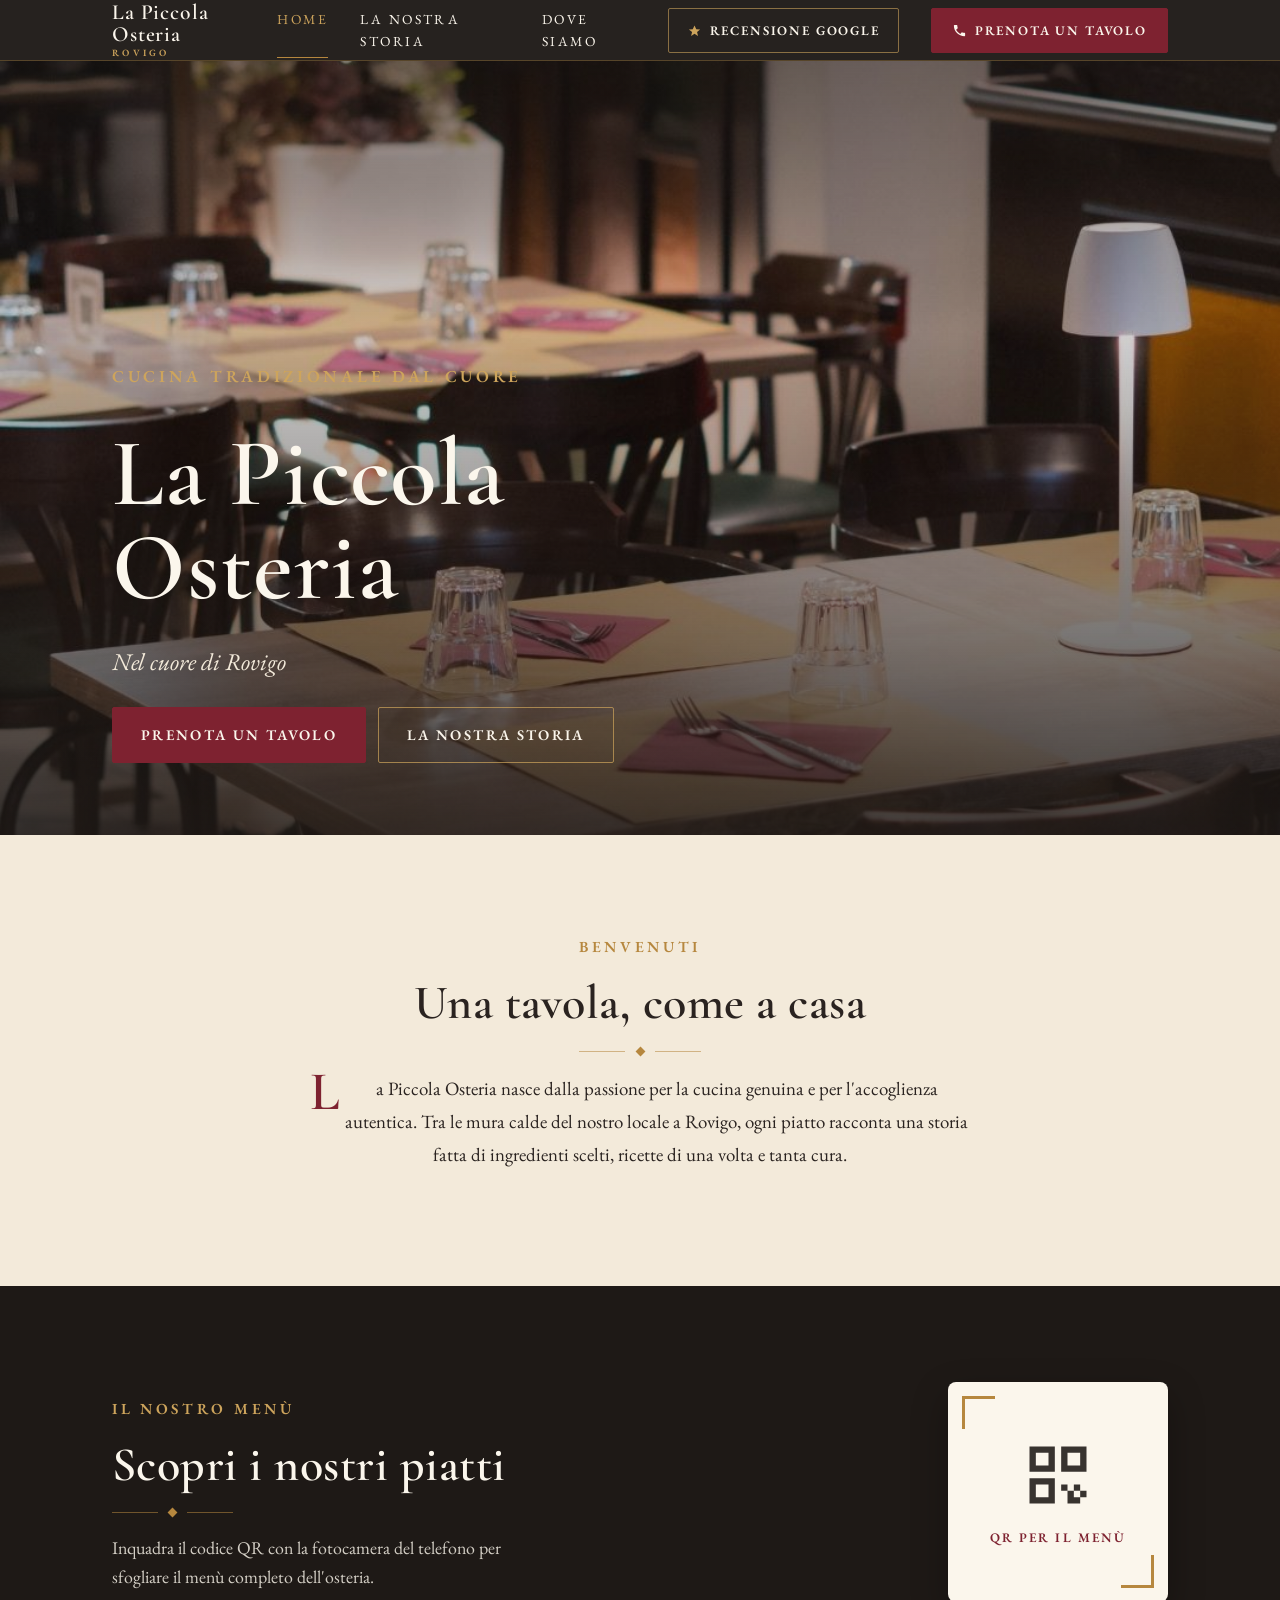
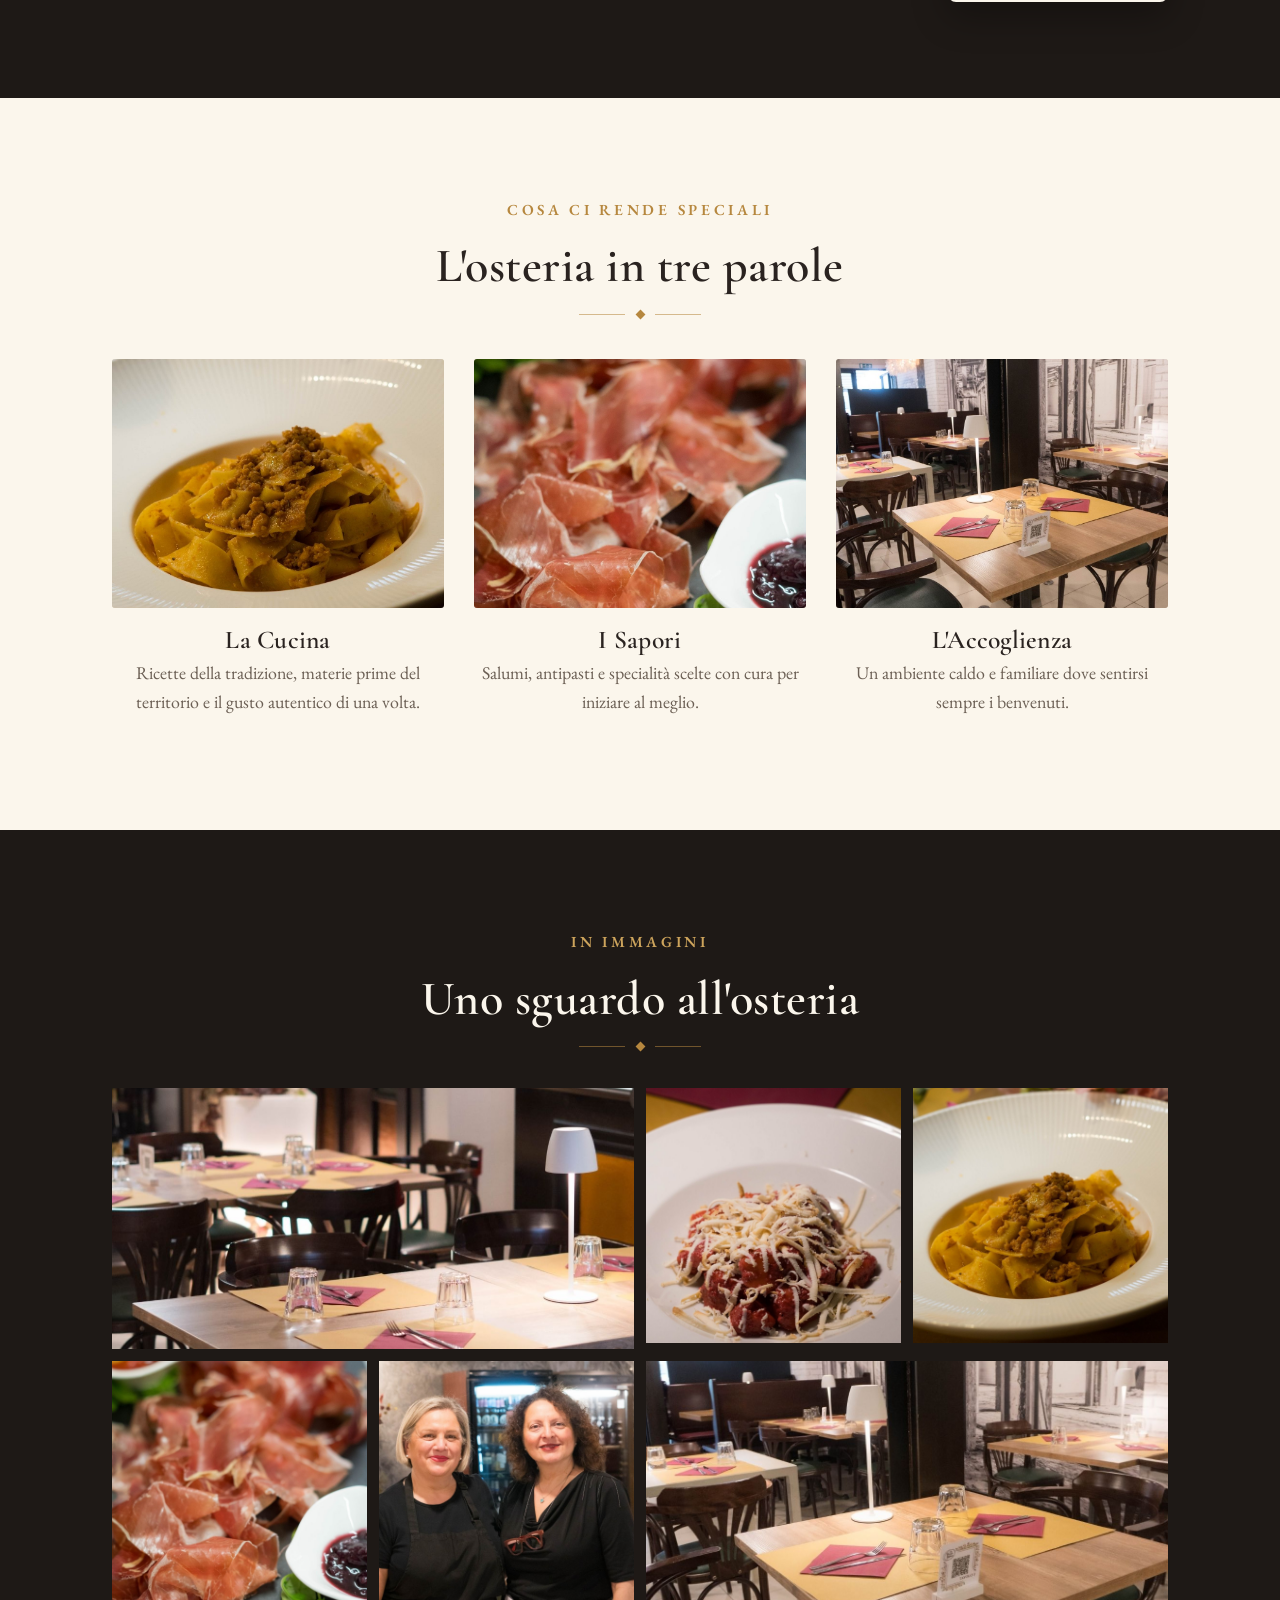
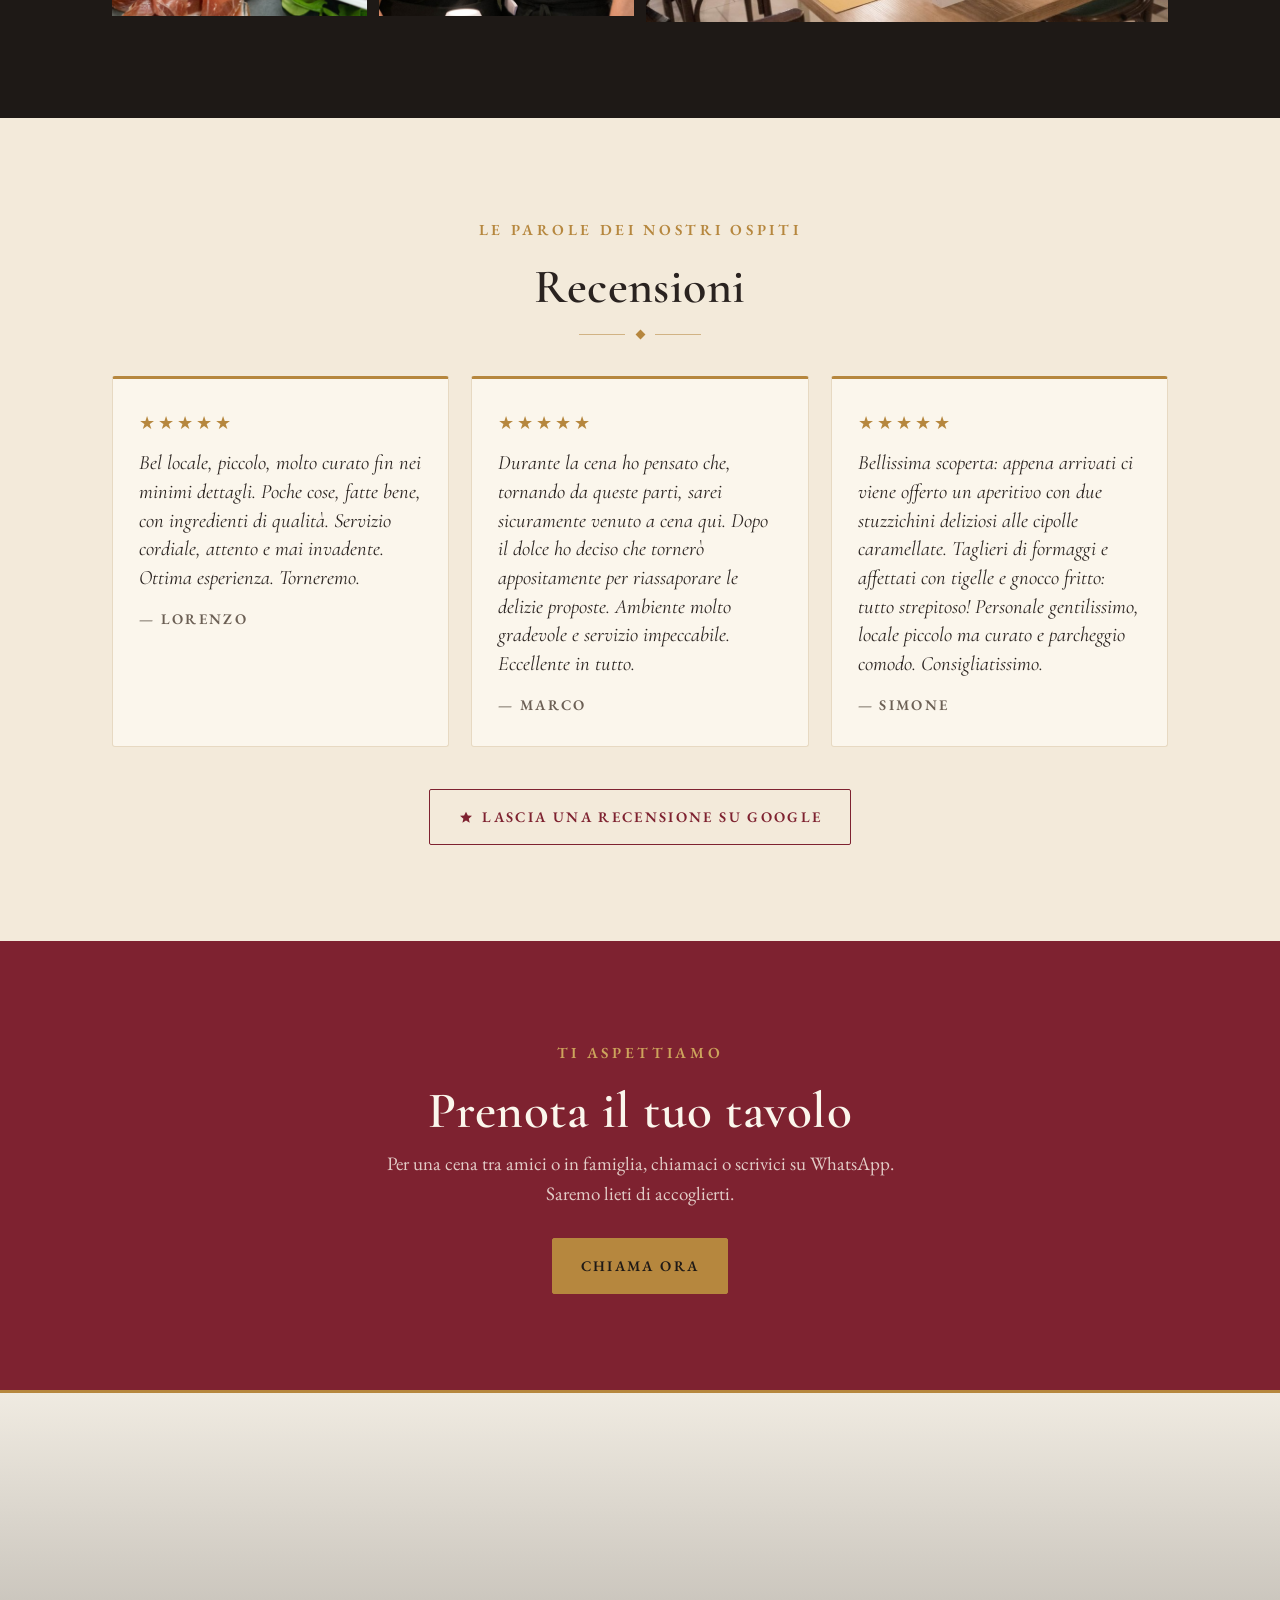
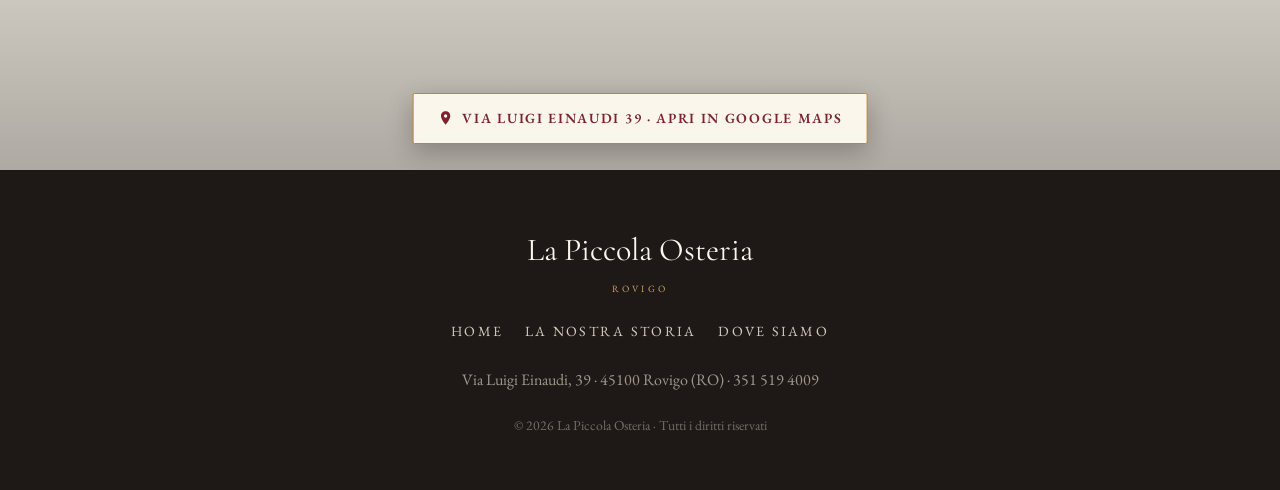
==== index.html @ ad0e4ad4 "INITIAL CODE UPLOAD" ====
<!DOCTYPE html>
<html lang="it">
<head>
<meta charset="UTF-8">
<meta name="viewport" content="width=device-width, initial-scale=1.0">
<title>La Piccola Osteria — Rovigo</title>
<meta name="description" content="La Piccola Osteria a Rovigo — cucina tradizionale in un'atmosfera calda e accogliente. Prenota il tuo tavolo.">
<link rel="icon" href="favicon.svg" type="image/svg+xml">
<meta property="og:type" content="restaurant">
<meta property="og:title" content="La Piccola Osteria — Rovigo">
<meta property="og:description" content="Cucina tradizionale in un'atmosfera calda e accogliente, nel cuore di Rovigo. Prenota il tuo tavolo.">
<meta property="og:image" content="images/sala.jpg">
<meta name="theme-color" content="#1E1916">
<link rel="stylesheet" href="styles.css">
</head>
<body>

<!-- ============ NAVBAR ============ -->
<header class="topbar">
  <div class="wrap">
    <a href="index.html" class="brand">La Piccola Osteria<small>Rovigo</small></a>
    <div class="nav-right">
    <nav class="nav-links">
      <a href="index.html" aria-current="page">Home</a>
      <a href="storia.html">La Nostra Storia</a>
      <a href="contatti.html">Dove Siamo</a>
    </nav>
    <a href="https://search.google.com/local/writereview?placeid=ChIJx1IvjLr5fkcRIJbWQx-Od5Y" target="_blank" rel="noopener" class="nav-recensione"><svg viewBox="0 0 24 24" fill="currentColor"><path d="M12 17.3l-5.4 3.3 1.5-6.1L3 10.3l6.2-.5L12 4l2.8 5.8 6.2.5-4.9 4.2 1.5 6.1z"/></svg>Recensione Google</a>
    <a href="tel:+393515194009" class="nav-prenota"><svg viewBox="0 0 24 24" fill="currentColor"><path d="M6.6 10.8c1.4 2.8 3.8 5.1 6.6 6.6l2.2-2.2c.3-.3.7-.4 1-.2 1.1.4 2.3.6 3.6.6.6 0 1 .4 1 1V20c0 .6-.4 1-1 1C10.6 21 3 13.4 3 4c0-.6.4-1 1-1h3.5c.6 0 1 .4 1 1 0 1.2.2 2.4.6 3.6.1.4 0 .8-.3 1l-2.2 2.2z"/></svg>Prenota un tavolo</a>
    </div>
    <button class="nav-toggle" aria-label="Apri il menu" onclick="document.getElementById('mm').classList.toggle('open')"><span>☰</span></button>
  </div>
  <nav class="mobile-menu" id="mm">
    <a href="index.html" aria-current="page">Home</a>
    <a href="storia.html">La Nostra Storia</a>
    <a href="contatti.html">Dove Siamo</a>
    <a href="https://search.google.com/local/writereview?placeid=ChIJx1IvjLr5fkcRIJbWQx-Od5Y" target="_blank" rel="noopener">Lascia una recensione su Google</a>
  </nav>
</header>

<!-- ============ HERO ============ -->
<section class="hero">
  <div class="hero-slideshow">
    <div class="slide" style="background-image: url('images/sala.jpg');"></div>
    <div class="slide" style="background-image: url('images/pappardelle.jpg');"></div>
    <div class="slide" style="background-image: url('images/sala-murale.jpg');"></div>
    <div class="slide" style="background-image: url('images/affettati.jpg');"></div>
  </div>
  <div class="hero-inner">
    <span class="eyebrow su-scuro">Cucina tradizionale dal cuore</span>
    <h1>La Piccola<br>Osteria</h1>
    <p class="luogo">Nel cuore di Rovigo</p>
    <div class="azioni">
      <a href="tel:+393515194009" class="btn btn-primario">Prenota un tavolo</a>
      <a href="storia.html" class="btn btn-contorno">La nostra storia</a>
    </div>
  </div>
</section>

<!-- ============ PRESENTAZIONE ============ -->
<section class="fondo-beige">
  <div class="wrap center">
    <span class="eyebrow">Benvenuti</span>
    <h2 class="sezione-titolo">Una tavola, come a casa</h2>
    <div class="fregio"><span class="rombo"></span></div>
    <div class="intro-testo" style="max-width: 660px; margin: 0 auto;">
      <p class="prima">La Piccola Osteria nasce dalla passione per la cucina genuina e per l'accoglienza autentica. Tra le mura calde del nostro locale a Rovigo, ogni piatto racconta una storia fatta di ingredienti scelti, ricette di una volta e tanta cura.</p>
    </div>
  </div>
</section>

<!-- ============ FASCIA QR MENÙ ============ -->
<section class="fondo-nero">
  <div class="wrap qr-fascia">
    <div class="qr-testo">
      <span class="eyebrow su-scuro">Il nostro menù</span>
      <h2 class="sezione-titolo">Scopri i nostri piatti</h2>
      <div class="fregio"><span class="rombo"></span></div>
      <p>Inquadra il codice QR con la fotocamera del telefono per sfogliare il menù completo dell'osteria.</p>
    </div>
    <div class="qr-box">
      <svg class="qr-glyph" viewBox="0 0 24 24" fill="currentColor"><path d="M3 3h8v8H3V3zm2 2v4h4V5H5zm8-2h8v8h-8V3zm2 2v4h4V5h-4zM3 13h8v8H3v-8zm2 2v4h4v-4H5zm8 0h2v2h-2v-2zm2 2h2v2h-2v-2zm2-2h2v2h-2v-2zm2 2h2v2h-2v-2zm-2 2h2v2h-2v-2zm-2 0h2v2h-2v-2z"/></svg>
      <span class="qr-cap">QR per il menù</span>
    </div>
  </div>
</section>

<!-- ============ SPECIALITÀ / HIGHLIGHTS ============ -->
<section>
  <div class="wrap">
    <div class="center">
      <span class="eyebrow">Cosa ci rende speciali</span>
      <h2 class="sezione-titolo">L'osteria in tre parole</h2>
      <div class="fregio"><span class="rombo"></span></div>
    </div>
    <div class="griglia-3" style="margin-top: 2.6rem;">
      <article class="scheda reveal">
        <div class="ph ha-foto"><img src="images/pappardelle.jpg" alt="Pappardelle al ragù"></div>
        <h3>La Cucina</h3>
        <p>Ricette della tradizione, materie prime del territorio e il gusto autentico di una volta.</p>
      </article>
      <article class="scheda reveal">
        <div class="ph ha-foto"><img src="images/affettati.jpg" alt="Tagliere di affettati"></div>
        <h3>I Sapori</h3>
        <p>Salumi, antipasti e specialità scelte con cura per iniziare al meglio.</p>
      </article>
      <article class="scheda reveal">
        <div class="ph ha-foto"><img src="images/sala-murale.jpg" alt="L'ambiente accogliente dell'osteria"></div>
        <h3>L'Accoglienza</h3>
        <p>Un ambiente caldo e familiare dove sentirsi sempre i benvenuti.</p>
      </article>
    </div>
  </div>
</section>

<!-- ============ GALLERIA TEASER ============ -->
<section class="fondo-nero">
  <div class="wrap">
    <div class="center">
      <span class="eyebrow su-scuro">In immagini</span>
      <h2 class="sezione-titolo">Uno sguardo all'osteria</h2>
      <div class="fregio"><span class="rombo"></span></div>
    </div>
    <div class="galleria" style="margin-top: 2.4rem;">
      <div class="ph scuro ha-foto larga"><img src="images/sala.jpg" alt="La sala"></div>
      <div class="ph scuro ha-foto"><img src="images/gnocchi.jpg" alt="Gnocchi"></div>
      <div class="ph scuro ha-foto"><img src="images/pappardelle.jpg" alt="Pappardelle al ragù"></div>
      <div class="ph scuro ha-foto"><img src="images/affettati.jpg" alt="Tagliere di affettati"></div>
      <div class="ph scuro ha-foto"><img src="images/titolari.jpg" alt="Le titolari"></div>
      <div class="ph scuro ha-foto larga"><img src="images/sala-murale.jpg" alt="La sala con il murale"></div>
    </div>
  </div>
</section>

<!-- ============ RECENSIONI ============ -->
<section class="fondo-beige">
  <div class="wrap">
    <div class="center">
      <span class="eyebrow">Le parole dei nostri ospiti</span>
      <h2 class="sezione-titolo">Recensioni</h2>
      <div class="fregio"><span class="rombo"></span></div>
    </div>
    <div class="griglia-recensioni" style="margin-top: 2.4rem;">
      <div class="recensione reveal">
        <div class="stelle">★★★★★</div>
        <blockquote>Bel locale, piccolo, molto curato fin nei minimi dettagli. Poche cose, fatte bene, con ingredienti di qualità. Servizio cordiale, attento e mai invadente. Ottima esperienza. Torneremo.</blockquote>
        <div class="autore">— Lorenzo</div>
      </div>
      <div class="recensione reveal">
        <div class="stelle">★★★★★</div>
        <blockquote>Durante la cena ho pensato che, tornando da queste parti, sarei sicuramente venuto a cena qui. Dopo il dolce ho deciso che tornerò appositamente per riassaporare le delizie proposte. Ambiente molto gradevole e servizio impeccabile. Eccellente in tutto.</blockquote>
        <div class="autore">— Marco</div>
      </div>
      <div class="recensione reveal">
        <div class="stelle">★★★★★</div>
        <blockquote>Bellissima scoperta: appena arrivati ci viene offerto un aperitivo con due stuzzichini deliziosi alle cipolle caramellate. Taglieri di formaggi e affettati con tigelle e gnocco fritto: tutto strepitoso! Personale gentilissimo, locale piccolo ma curato e parcheggio comodo. Consigliatissimo.</blockquote>
        <div class="autore">— Simone</div>
      </div>
    </div>
    <div class="center" style="margin-top: 2.6rem;">
      <a href="https://search.google.com/local/writereview?placeid=ChIJx1IvjLr5fkcRIJbWQx-Od5Y" target="_blank" rel="noopener" class="btn btn-contorno-scuro"><svg viewBox="0 0 24 24" fill="currentColor" style="width:16px;height:16px;"><path d="M12 17.3l-5.4 3.3 1.5-6.1L3 10.3l6.2-.5L12 4l2.8 5.8 6.2.5-4.9 4.2 1.5 6.1z"/></svg>Lascia una recensione su Google</a>
    </div>
  </div>
</section>

<!-- ============ CTA PRENOTAZIONE ============ -->
<section class="fondo-rosso banda-cta">
  <div class="wrap">
    <span class="eyebrow su-scuro">Ti aspettiamo</span>
    <h2>Prenota il tuo tavolo</h2>
    <p class="testo-tenue" style="max-width: 520px; margin: 0 auto;">Per una cena tra amici o in famiglia, chiamaci o scrivici su WhatsApp. Saremo lieti di accoglierti.</p>
    <div class="azioni">
      <a href="tel:+393515194009" class="btn btn-oro">Chiama ora</a>
    </div>
  </div>
</section>

<!-- ============ FASCIA MAPPA CLICCABILE ============ -->
<a class="mappa-fascia" href="https://maps.app.goo.gl/ofAdSpbQzZajqd6y9" target="_blank" rel="noopener" aria-label="Apri La Piccola Osteria in Google Maps">
  <iframe
    loading="lazy"
    referrerpolicy="no-referrer-when-downgrade"
    src="https://maps.google.com/maps?q=Via%20Luigi%20Einaudi%2039%2C%2045100%20Rovigo%20RO&t=&z=15&ie=UTF8&iwloc=&output=embed"
    title="Mappa — La Piccola Osteria, Via Luigi Einaudi 39, Rovigo"></iframe>
  <span class="mappa-badge"><svg viewBox="0 0 24 24" fill="currentColor"><path d="M12 2C8.1 2 5 5.1 5 9c0 5.2 7 13 7 13s7-7.8 7-13c0-3.9-3.1-7-7-7zm0 9.5A2.5 2.5 0 1 1 12 6.5a2.5 2.5 0 0 1 0 5z"/></svg>Via Luigi Einaudi 39 · Apri in Google Maps</span>
</a>

<!-- ============ FOOTER ============ -->
<footer class="footer">
  <div class="wrap">
    <div class="brand-f">La Piccola Osteria<small>Rovigo</small></div>
    <nav class="f-link">
      <a href="index.html">Home</a>
      <a href="storia.html">La Nostra Storia</a>
      <a href="contatti.html">Dove Siamo</a>
    </nav>
    <p class="f-info">Via Luigi Einaudi, 39 · 45100 Rovigo (RO) · 351 519 4009</p>
    <p class="f-copy">© 2026 La Piccola Osteria · Tutti i diritti riservati</p>
  </div>
</footer>

<!-- ============ BARRA PRENOTAZIONE FISSA (mobile) ============ -->
<div class="barra-prenota">
  <a href="tel:+393515194009" class="chiama">
    <svg viewBox="0 0 24 24" fill="currentColor"><path d="M6.6 10.8c1.4 2.8 3.8 5.1 6.6 6.6l2.2-2.2c.3-.3.7-.4 1-.2 1.1.4 2.3.6 3.6.6.6 0 1 .4 1 1V20c0 .6-.4 1-1 1C10.6 21 3 13.4 3 4c0-.6.4-1 1-1h3.5c.6 0 1 .4 1 1 0 1.2.2 2.4.6 3.6.1.4 0 .8-.3 1l-2.2 2.2z"/></svg>
    Chiama
  </a>
</div>

<script>
  // Reveal on scroll
  const io = new IntersectionObserver((entries) => {
    entries.forEach(e => { if (e.isIntersecting) { e.target.classList.add('in'); io.unobserve(e.target); } });
  }, { threshold: 0.15 });
  document.querySelectorAll('.reveal').forEach(el => io.observe(el));
</script>

</body>
</html>
---- styles.css ----
/* ============================================================
   LA PICCOLA OSTERIA — Rovigo
   Foglio di stile condiviso
   Palette: rosso vino (primario) · oro/beige · nero caldo
   ============================================================ */

@import url('https://fonts.googleapis.com/css2?family=Cormorant+Garamond:ital,wght@0,400;0,500;0,600;0,700;1,400;1,500&family=EB+Garamond:ital,wght@0,400;0,500;0,600;1,400&display=swap');

:root {
  /* Colori */
  --rosso:        #7E2230;   /* rosso vino profondo — primario */
  --rosso-scuro:  #5E1822;
  --rosso-chiaro: #9A3140;
  --oro:          #B6873E;   /* oro caldo */
  --oro-chiaro:   #CDA45C;
  --beige:        #F3EADA;   /* fondo caldo chiaro */
  --beige-scuro:  #E7D9C2;
  --crema:        #FBF6EC;
  --nero:         #1E1916;   /* nero caldo */
  --nero-morbido: #2A231E;
  --testo:        #2A2320;
  --testo-tenue:  #6B5F54;

  /* Tipografia */
  --display: 'Cormorant Garamond', Georgia, serif;
  --testo-font: 'EB Garamond', Georgia, serif;

  /* Misure */
  --max: 1100px;
  --bar-h: 68px;          /* altezza barra prenotazione mobile */
}

* { box-sizing: border-box; }

html { scroll-behavior: smooth; }

body {
  margin: 0;
  font-family: var(--testo-font);
  color: var(--testo);
  background: var(--crema);
  font-size: 18px;
  line-height: 1.6;
  -webkit-font-smoothing: antialiased;
  text-rendering: optimizeLegibility;
  padding-bottom: var(--bar-h);   /* spazio per barra fissa mobile */
}

img { max-width: 100%; display: block; }

a { color: inherit; }

h1, h2, h3 {
  font-family: var(--display);
  font-weight: 600;
  line-height: 1.1;
  margin: 0;
  letter-spacing: 0.01em;
}

p { margin: 0 0 1em; text-wrap: pretty; }

/* ---------- Etichette in maiuscoletto ---------- */
.eyebrow {
  font-family: var(--testo-font);
  text-transform: uppercase;
  letter-spacing: 0.24em;
  font-size: 0.96rem;
  font-weight: 600;
  color: var(--oro);
  margin: 0 0 1.1rem;
  display: inline-block;
}
.eyebrow.su-scuro { color: var(--oro-chiaro); }

/* ---------- Fregio decorativo (rombo + linee) ---------- */
.fregio {
  display: flex;
  align-items: center;
  justify-content: center;
  gap: 0.7rem;
  color: var(--oro);
  margin: 1.1rem 0;
}
.fregio::before, .fregio::after {
  content: "";
  height: 1px;
  width: 46px;
  background: currentColor;
  opacity: 0.55;
}
.fregio .rombo { width: 7px; height: 7px; background: currentColor; transform: rotate(45deg); }

/* ---------- Layout ---------- */
.wrap { max-width: var(--max); margin: 0 auto; padding: 0 22px; }

section { padding: 64px 0; }

.center { text-align: center; }

/* ============================================================
   NAVBAR
   ============================================================ */
.topbar {
  position: sticky;
  top: 0;
  z-index: 50;
  background: rgba(30,25,22,0.96);
  backdrop-filter: blur(6px);
  border-bottom: 1px solid rgba(182,135,62,0.35);
}
.topbar .wrap {
  display: flex;
  align-items: center;
  justify-content: space-between;
  height: 60px;
}
.brand {
  font-family: var(--display);
  color: var(--crema);
  font-size: 1.35rem;
  font-weight: 600;
  letter-spacing: 0.04em;
  text-decoration: none;
  line-height: 1;
  display: flex;
  flex-direction: column;
}
.brand small {
  font-family: var(--testo-font);
  font-size: 0.6rem;
  letter-spacing: 0.34em;
  text-transform: uppercase;
  color: var(--oro-chiaro);
  margin-top: 3px;
}
.nav-toggle {
  background: none;
  border: 1px solid rgba(205,164,92,0.5);
  color: var(--crema);
  width: 42px; height: 38px;
  border-radius: 4px;
  display: flex; align-items: center; justify-content: center;
  cursor: pointer;
}
.nav-toggle span { font-size: 1.2rem; line-height: 1; }
.nav-links {
  display: none;
  gap: 2rem;
}
.nav-links a {
  color: var(--crema);
  text-decoration: none;
  font-size: 0.86rem;
  text-transform: uppercase;
  letter-spacing: 0.18em;
  padding: 6px 0;
  position: relative;
  transition: color 0.2s;
}
.nav-links a:hover, .nav-links a[aria-current="page"] { color: var(--oro-chiaro); }
.nav-links a[aria-current="page"]::after {
  content: ""; position: absolute; left: 0; right: 0; bottom: 0;
  height: 1px; background: var(--oro);
}

/* Gruppo a destra della navbar + pulsante Prenota */
.nav-right { display: none; align-items: center; gap: 2rem; }
.nav-prenota {
  display: inline-flex;
  align-items: center;
  gap: 0.5rem;
  background: var(--rosso);
  color: var(--crema);
  text-decoration: none;
  font-size: 0.82rem;
  font-weight: 600;
  letter-spacing: 0.14em;
  text-transform: uppercase;
  padding: 11px 20px;
  border-radius: 2px;
  border: 1px solid var(--rosso);
  transition: background 0.2s, border-color 0.2s;
  white-space: nowrap;
}
.nav-prenota:hover { background: var(--oro); border-color: var(--oro); color: var(--nero); }
.nav-prenota svg { width: 15px; height: 15px; }

.nav-recensione {
  display: inline-flex;
  align-items: center;
  gap: 0.45rem;
  background: transparent;
  color: var(--crema);
  text-decoration: none;
  font-size: 0.82rem;
  font-weight: 600;
  letter-spacing: 0.14em;
  text-transform: uppercase;
  padding: 11px 18px;
  border-radius: 2px;
  border: 1px solid rgba(205,164,92,0.6);
  transition: background 0.2s, border-color 0.2s, color 0.2s;
  white-space: nowrap;
}
.nav-recensione:hover { background: rgba(205,164,92,0.16); border-color: var(--oro-chiaro); color: var(--oro-chiaro); }
.nav-recensione svg { width: 15px; height: 15px; color: var(--oro-chiaro); }

/* Menu mobile a tendina */
.mobile-menu {
  display: none;
  background: var(--nero);
  border-bottom: 1px solid rgba(182,135,62,0.3);
}
.mobile-menu.open { display: block; }
.mobile-menu a {
  display: block;
  color: var(--crema);
  text-decoration: none;
  padding: 16px 22px;
  font-size: 1rem;
  letter-spacing: 0.14em;
  text-transform: uppercase;
  border-bottom: 1px solid rgba(255,255,255,0.06);
}
.mobile-menu a[aria-current="page"] { color: var(--oro-chiaro); }

/* ============================================================
   BOTTONI
   ============================================================ */
.btn {
  display: inline-flex;
  align-items: center;
  justify-content: center;
  gap: 0.55rem;
  font-family: var(--testo-font);
  font-size: 0.92rem;
  letter-spacing: 0.16em;
  text-transform: uppercase;
  font-weight: 600;
  padding: 15px 28px;
  border-radius: 2px;
  text-decoration: none;
  cursor: pointer;
  border: 1px solid transparent;
  transition: all 0.22s ease;
}
.btn-primario {
  background: var(--rosso);
  color: var(--crema);
  border-color: var(--rosso);
}
.btn-primario:hover { background: var(--rosso-scuro); }
.btn-oro {
  background: var(--oro);
  color: var(--nero);
  border-color: var(--oro);
}
.btn-oro:hover { background: var(--oro-chiaro); }
.btn-contorno {
  background: transparent;
  color: var(--crema);
  border-color: rgba(205,164,92,0.7);
}
.btn-contorno:hover { background: rgba(205,164,92,0.14); border-color: var(--oro-chiaro); }
.btn-contorno-scuro {
  background: transparent;
  color: var(--rosso);
  border-color: var(--rosso);
}
.btn-contorno-scuro:hover { background: var(--rosso); color: var(--crema); }

/* ============================================================
   SEGNAPOSTO IMMAGINI
   ============================================================ */
.ph {
  position: relative;
  background-color: var(--beige-scuro);
  background-image: repeating-linear-gradient(
    45deg,
    transparent, transparent 11px,
    rgba(126,34,48,0.07) 11px, rgba(126,34,48,0.07) 22px
  );
  border: 1px solid rgba(126,34,48,0.18);
  display: flex;
  align-items: center;
  justify-content: center;
  overflow: hidden;
  color: var(--rosso);
}
.ph::after {
  content: attr(data-label);
  font-family: 'Courier New', monospace;
  font-size: 0.7rem;
  letter-spacing: 0.05em;
  text-transform: uppercase;
  color: rgba(126,34,48,0.7);
  background: rgba(251,246,236,0.82);
  padding: 5px 12px;
  border: 1px solid rgba(126,34,48,0.25);
  border-radius: 2px;
  text-align: center;
  max-width: 80%;
}
.ph.scuro {
  background-color: var(--nero-morbido);
  background-image: repeating-linear-gradient(
    45deg,
    transparent, transparent 11px,
    rgba(205,164,92,0.08) 11px, rgba(205,164,92,0.08) 22px
  );
  border-color: rgba(205,164,92,0.25);
}
.ph.scuro::after {
  color: var(--oro-chiaro);
  background: rgba(30,25,22,0.7);
  border-color: rgba(205,164,92,0.3);
}
/* Quando il segnaposto contiene una foto reale */
.ph img {
  position: absolute;
  inset: 0;
  width: 100%;
  height: 100%;
  object-fit: cover;
}
.ph.ha-foto {
  background-image: none;
  border: none;
}
.ph.ha-foto::after { display: none; }

/* ============================================================
   HERO
   ============================================================ */
.hero {
  position: relative;
  min-height: 86vh;
  display: flex;
  align-items: flex-end;
  color: var(--crema);
  padding: 0;
  overflow: hidden;
}
.hero .ph {
  position: absolute; inset: 0;
  border: none;
  z-index: 0;
}

/* Slideshow di sfondo a scorrimento lento */
.hero-slideshow { position: absolute; inset: 0; z-index: 0; overflow: hidden; background: #2A231E url('images/sala.jpg') center/cover no-repeat; }
.hero-slideshow .slide {
  position: absolute; inset: 0;
  background-size: cover;
  background-position: center;
  opacity: 0;
  transform: scale(1.12);
  animation: heroFade 36s infinite;
  will-change: opacity, transform;
}
.hero-slideshow .slide:nth-child(1) { animation-delay: 0s; }
.hero-slideshow .slide:nth-child(2) { animation-delay: 9s; }
.hero-slideshow .slide:nth-child(3) { animation-delay: 18s; }
.hero-slideshow .slide:nth-child(4) { animation-delay: 27s; }
@keyframes heroFade {
  0%   { opacity: 0; transform: scale(1.12); }
  4%   { opacity: 1; }
  22%  { opacity: 1; }
  26%  { opacity: 0; transform: scale(1); }
  100% { opacity: 0; transform: scale(1); }
}
@media (prefers-reduced-motion: reduce) {
  .hero-slideshow .slide { animation: none; transform: none; }
  .hero-slideshow .slide:nth-child(1) { opacity: 1; }
}
.hero::after {
  content: "";
  position: absolute; inset: 0;
  background: linear-gradient(180deg, rgba(30,25,22,0.55) 0%, rgba(30,25,22,0.2) 35%, rgba(30,25,22,0.85) 100%);
  z-index: 1;
}
.hero-inner {
  position: relative;
  z-index: 2;
  width: 100%;
  padding: 0 22px 56px;
  max-width: var(--max);
  margin: 0 auto;
}
.hero h1 {
  font-size: clamp(3rem, 13vw, 5.5rem);
  font-weight: 600;
  line-height: 0.98;
  letter-spacing: 0.01em;
  margin: 0.2em 0 0.3em;
}
.hero .luogo {
  font-style: italic;
  font-size: 1.5rem;
  color: var(--beige);
  margin-bottom: 1.6rem;
}
.hero .eyebrow { font-size: 1.05rem; letter-spacing: 0.22em; }
.hero .azioni { display: flex; flex-wrap: wrap; gap: 12px; }

/* ============================================================
   SEZIONI A FONDO
   ============================================================ */
.fondo-beige { background: var(--beige); }
.fondo-rosso { background: var(--rosso); color: var(--crema); }
.fondo-nero  { background: var(--nero); color: var(--crema); }
.fondo-rosso h2, .fondo-nero h2 { color: var(--crema); }
.fondo-rosso .testo-tenue { color: rgba(251,246,236,0.8); }

.sezione-titolo { font-size: clamp(2rem, 7vw, 3rem); }
.testo-tenue { color: var(--testo-tenue); }

/* ---------- Presentazione / intro ---------- */
.intro-testo { font-size: 1.18rem; line-height: 1.75; }
.intro-testo .prima::first-letter {
  font-family: var(--display);
  font-size: 2.9em;
  float: left;
  line-height: 0.66;
  padding: 0.04em 0.06em 0 0;
  color: var(--rosso);
  font-weight: 600;
}

/* ---------- Highlights / specialità ---------- */
.griglia-3 {
  display: grid;
  grid-template-columns: 1fr;
  gap: 30px;
}
.scheda {
  text-align: center;
}
.scheda .ph { aspect-ratio: 4/3; border-radius: 3px; margin-bottom: 18px; }
.scheda h3 { font-size: 1.6rem; margin-bottom: 0.3rem; }
.scheda p { color: var(--testo-tenue); font-size: 1.12rem; }

/* ---------- Galleria ---------- */
.galleria {
  display: grid;
  grid-template-columns: repeat(2, 1fr);
  gap: 10px;
}
.galleria .ph { aspect-ratio: 1; }
.galleria .ph.larga { grid-column: span 2; aspect-ratio: 2/1; }

/* ---------- Recensioni ---------- */
.recensione {
  background: var(--crema);
  border: 1px solid var(--beige-scuro);
  border-top: 3px solid var(--oro);
  padding: 30px 26px;
  border-radius: 3px;
}
.recensione .stelle { color: var(--oro); letter-spacing: 3px; margin-bottom: 12px; font-size: 1.1rem; }
.recensione blockquote {
  margin: 0 0 14px;
  font-size: 1.28rem;
  font-style: italic;
  font-family: var(--display);
  line-height: 1.4;
}
.recensione .autore {
  font-size: 0.92rem;
  text-transform: uppercase;
  letter-spacing: 0.16em;
  color: var(--testo-tenue);
  font-weight: 600;
}
.griglia-recensioni { display: grid; grid-template-columns: 1fr; gap: 22px; }

/* ---------- Banda CTA prenotazione ---------- */
.banda-cta { text-align: center; }
.banda-cta h2 { font-size: clamp(2rem, 8vw, 3.2rem); margin-bottom: 0.6rem; }
.banda-cta .azioni { display: flex; flex-wrap: wrap; gap: 14px; justify-content: center; margin-top: 1.8rem; }

/* ---------- Fascia QR menù ---------- */
.qr-fascia {
  display: grid;
  grid-template-columns: 1fr;
  gap: 34px;
  align-items: center;
  text-align: center;
  justify-items: center;
}
.qr-fascia .qr-testo p { color: rgba(251,246,236,0.82); font-size: 1.12rem; max-width: 430px; margin: 0 auto; }
.qr-box {
  width: 220px;
  height: 220px;
  background: var(--crema);
  border-radius: 8px;
  display: flex;
  flex-direction: column;
  align-items: center;
  justify-content: center;
  gap: 14px;
  position: relative;
  color: var(--rosso);
  box-shadow: 0 14px 36px rgba(0,0,0,0.3);
}
.qr-box::before, .qr-box::after {
  content: "";
  position: absolute;
  width: 30px; height: 30px;
  border: 3px solid var(--oro);
}
.qr-box::before { top: 14px; left: 14px; border-right: none; border-bottom: none; }
.qr-box::after  { bottom: 14px; right: 14px; border-left: none; border-top: none; }
.qr-box .qr-glyph { width: 76px; height: 76px; color: var(--nero); opacity: 0.88; }
.qr-box .qr-cap {
  font-size: 0.82rem;
  font-weight: 600;
  text-transform: uppercase;
  letter-spacing: 0.16em;
  color: var(--rosso);
}
@media (min-width: 760px) {
  .qr-fascia { grid-template-columns: 1fr auto; gap: 56px; text-align: left; justify-items: stretch; }
  .qr-fascia .qr-testo p { margin: 0; }
  .qr-fascia .qr-testo .fregio { justify-content: flex-start; }
}

/* ---------- Info / orari ---------- */
.info-blocco { margin-bottom: 2rem; }
.info-blocco h3 { font-size: 1.4rem; color: var(--oro); margin-bottom: 0.6rem; }
.orari-lista { list-style: none; padding: 0; margin: 0; }
.orari-lista li {
  display: flex;
  justify-content: space-between;
  gap: 1rem;
  padding: 11px 0;
  border-bottom: 1px solid rgba(0,0,0,0.08);
}
.fondo-nero .orari-lista li, .fondo-rosso .orari-lista li { border-bottom-color: rgba(255,255,255,0.12); }
.orari-lista .giorno { font-weight: 500; }
.orari-lista .ore { color: var(--testo-tenue); }
.fondo-nero .orari-lista .ore { color: var(--oro-chiaro); }
.orari-lista .chiuso { color: var(--rosso-chiaro); font-style: italic; }

/* ---------- Mappa ---------- */
.mappa-ph { aspect-ratio: 16/10; width: 100%; border-radius: 3px; }

/* Fascia mappa cliccabile (Home) */
.mappa-fascia {
  display: block;
  position: relative;
  width: 100%;
  height: 320px;
  overflow: hidden;
  text-decoration: none;
  border-top: 3px solid var(--oro);
}
.mappa-fascia iframe {
  position: absolute; inset: 0;
  width: 100%; height: 100%;
  border: 0;
  pointer-events: none;        /* i click vanno al link, non alla mappa */
  filter: grayscale(0.15);
}
.mappa-fascia::after {
  content: "";
  position: absolute; inset: 0;
  background: linear-gradient(180deg, rgba(30,25,22,0.05), rgba(30,25,22,0.35));
  transition: background 0.25s;
}
.mappa-fascia:hover::after { background: linear-gradient(180deg, rgba(30,25,22,0.05), rgba(30,25,22,0.18)); }
.mappa-badge {
  position: absolute;
  z-index: 2;
  left: 50%; bottom: 26px;
  transform: translateX(-50%);
  display: inline-flex;
  align-items: center;
  gap: 0.55rem;
  background: var(--crema);
  color: var(--rosso);
  font-size: 0.88rem;
  font-weight: 600;
  letter-spacing: 0.12em;
  text-transform: uppercase;
  padding: 13px 24px;
  border-radius: 2px;
  border: 1px solid var(--oro);
  box-shadow: 0 8px 24px rgba(30,25,22,0.28);
  white-space: nowrap;
  transition: transform 0.25s;
}
.mappa-fascia:hover .mappa-badge { transform: translateX(-50%) translateY(-3px); }
.mappa-badge svg { width: 16px; height: 16px; }
@media (min-width: 760px) {
  .mappa-fascia { height: 380px; }
}
.contatti-grid { display: grid; gap: 48px; grid-template-columns: 1fr; align-items: start; }
@media (min-width: 760px) {
  .contatti-grid { grid-template-columns: 1fr 1fr; gap: 60px; }
  .contatti-grid .mappa-ph { aspect-ratio: auto; height: 100%; min-height: 460px; }
}

/* ============================================================
   BARRA PRENOTAZIONE FISSA (mobile)
   ============================================================ */
.barra-prenota {
  position: fixed;
  bottom: 0; left: 0; right: 0;
  z-index: 60;
  height: var(--bar-h);
  display: flex;
  background: var(--nero);
  border-top: 1px solid rgba(205,164,92,0.4);
}
.barra-prenota a {
  flex: 1;
  display: flex;
  align-items: center;
  justify-content: center;
  gap: 0.5rem;
  text-decoration: none;
  font-size: 0.95rem;
  letter-spacing: 0.12em;
  text-transform: uppercase;
  font-weight: 600;
}
.barra-prenota .chiama { background: var(--rosso); color: var(--crema); }
.barra-prenota svg { width: 18px; height: 18px; }

/* ============================================================
   FOOTER
   ============================================================ */
.footer {
  background: var(--nero);
  color: var(--beige);
  padding: 54px 0 40px;
  text-align: center;
}
.footer .brand-f {
  font-family: var(--display);
  font-size: 2rem;
  color: var(--crema);
  margin-bottom: 0.3rem;
}
.footer .brand-f small {
  display: block;
  font-family: var(--testo-font);
  font-size: 0.6rem;
  letter-spacing: 0.32em;
  text-transform: uppercase;
  color: var(--oro-chiaro);
  margin-top: 6px;
}
.footer .f-link {
  display: flex; flex-wrap: wrap; justify-content: center; gap: 22px;
  margin: 24px 0;
  font-size: 0.88rem; text-transform: uppercase; letter-spacing: 0.16em;
}
.footer .f-link a { color: var(--beige); text-decoration: none; opacity: 0.85; }
.footer .f-link a:hover { color: var(--oro-chiaro); opacity: 1; }
.footer .f-info { color: rgba(243,234,218,0.6); font-size: 1rem; }
.footer .f-copy { color: rgba(243,234,218,0.4); font-size: 0.86rem; margin-top: 22px; }

/* ============================================================
   RESPONSIVE (desktop)
   ============================================================ */
@media (min-width: 760px) {
  body { font-size: 19px; padding-bottom: 0; }
  .nav-toggle { display: none; }
  .nav-links { display: flex; }
  .nav-right { display: flex; }
  .barra-prenota { display: none; }
  section { padding: 96px 0; }
  .griglia-3 { grid-template-columns: repeat(3, 1fr); }
  .griglia-recensioni { grid-template-columns: repeat(3, 1fr); }
  .galleria { grid-template-columns: repeat(4, 1fr); gap: 12px; }
  .galleria .ph.larga { grid-column: span 2; }
  .hero-inner { padding-bottom: 72px; }
}

@media (min-width: 1024px) {
  .hero h1 { font-size: 6rem; }
}

/* ---------- Animazioni d'ingresso ---------- */
@media (prefers-reduced-motion: no-preference) {
  .reveal { opacity: 0; transform: translateY(22px); transition: opacity 0.7s ease, transform 0.7s ease; }
  .reveal.in { opacity: 1; transform: none; }
}
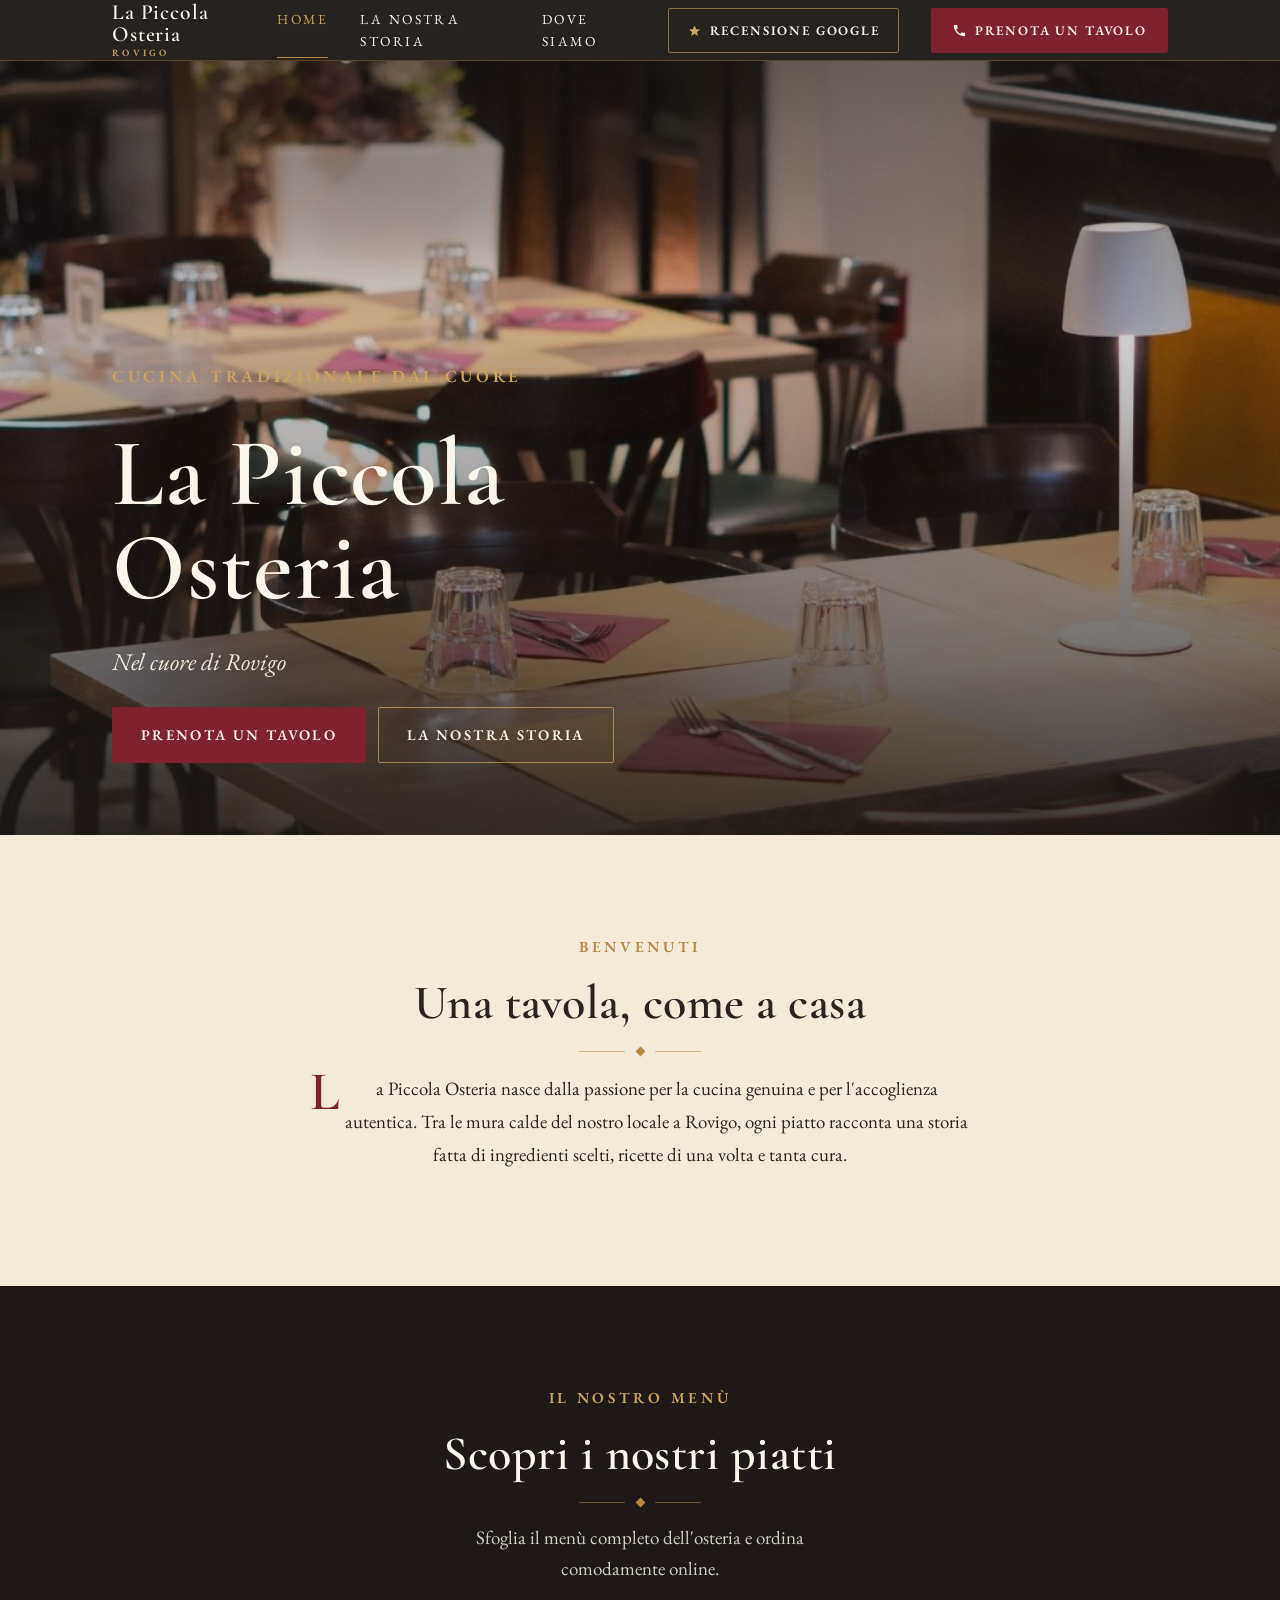
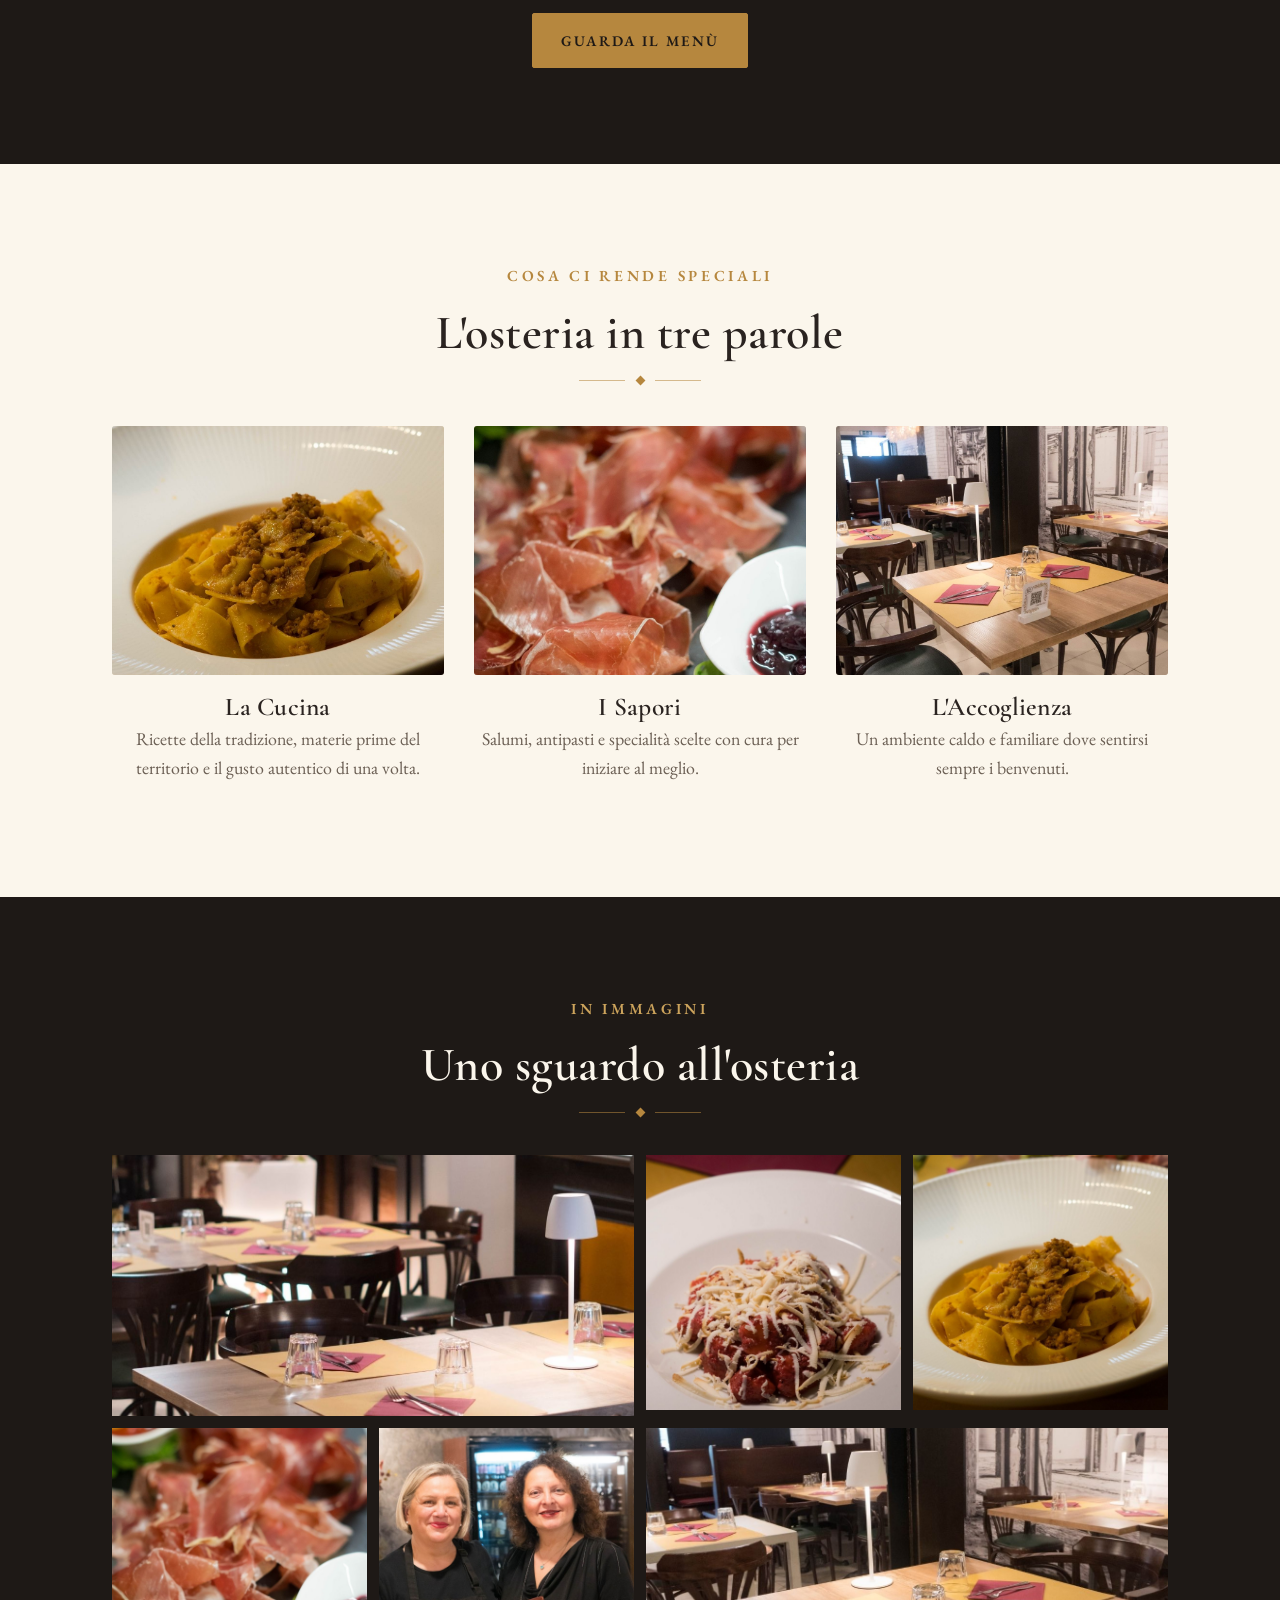
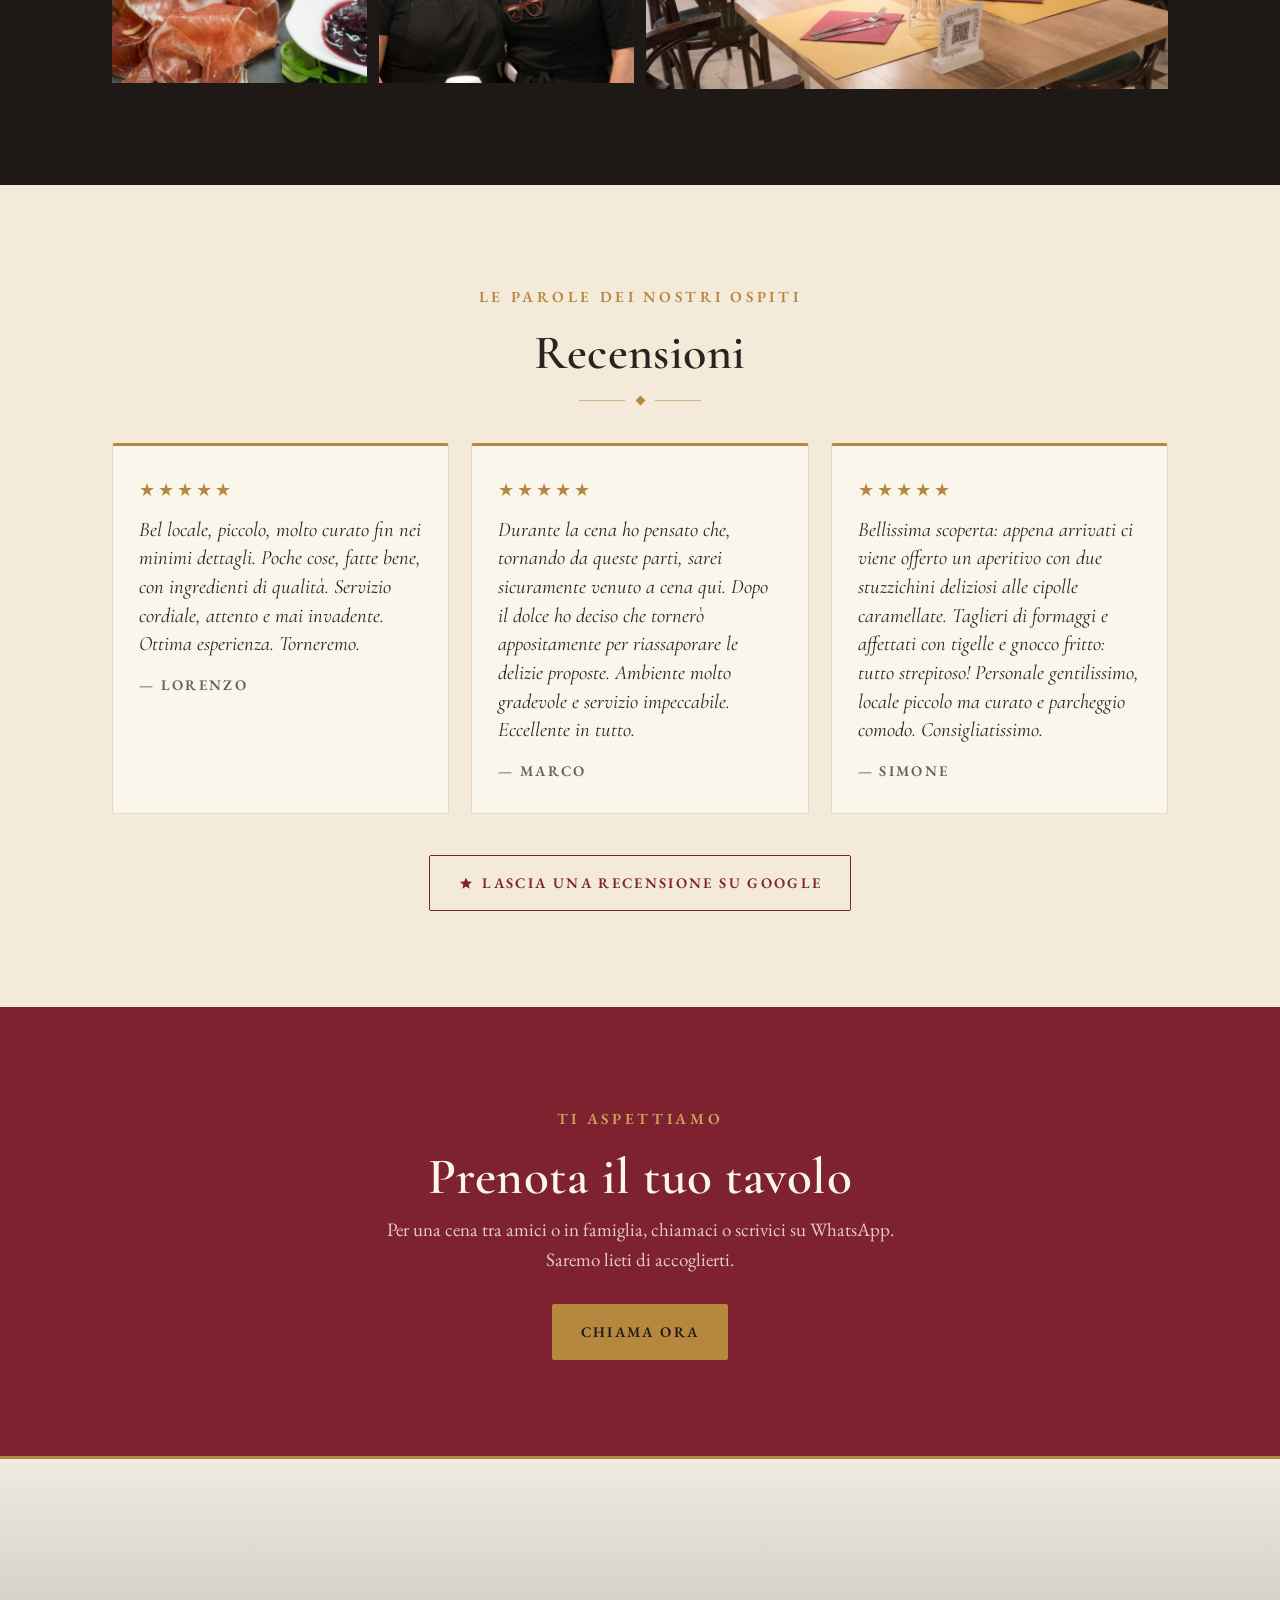
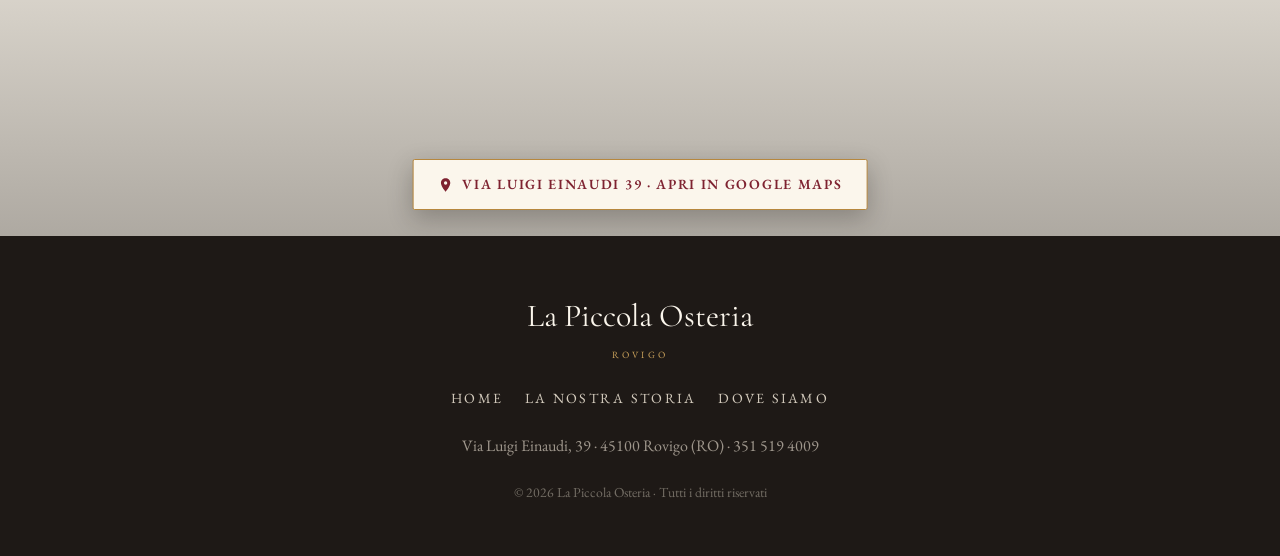
==== commit 75f7f84c: "MENU UPDATE" ====
--- a/index.html
+++ b/index.html
@@ -69,18 +69,15 @@
   </div>
 </section>
 
-<!-- ============ FASCIA QR MENÙ ============ -->
-<section class="fondo-nero">
-  <div class="wrap qr-fascia">
-    <div class="qr-testo">
-      <span class="eyebrow su-scuro">Il nostro menù</span>
-      <h2 class="sezione-titolo">Scopri i nostri piatti</h2>
-      <div class="fregio"><span class="rombo"></span></div>
-      <p>Inquadra il codice QR con la fotocamera del telefono per sfogliare il menù completo dell'osteria.</p>
-    </div>
-    <div class="qr-box">
-      <svg class="qr-glyph" viewBox="0 0 24 24" fill="currentColor"><path d="M3 3h8v8H3V3zm2 2v4h4V5H5zm8-2h8v8h-8V3zm2 2v4h4V5h-4zM3 13h8v8H3v-8zm2 2v4h4v-4H5zm8 0h2v2h-2v-2zm2 2h2v2h-2v-2zm2-2h2v2h-2v-2zm2 2h2v2h-2v-2zm-2 2h2v2h-2v-2zm-2 0h2v2h-2v-2z"/></svg>
-      <span class="qr-cap">QR per il menù</span>
+<!-- ============ FASCIA MENÙ ============ -->
+<section class="fondo-nero center">
+  <div class="wrap">
+    <span class="eyebrow su-scuro">Il nostro menù</span>
+    <h2 class="sezione-titolo">Scopri i nostri piatti</h2>
+    <div class="fregio"><span class="rombo"></span></div>
+    <p class="testo-tenue" style="max-width: 480px; margin: 0 auto; color: rgba(251,246,236,0.82);">Sfoglia il menù completo dell'osteria e ordina comodamente online.</p>
+    <div style="margin-top: 1.8rem;">
+      <a href="https://www.jmenu.it/ordina-online-la-piccola-osteria-asporto-consegna-rovigo/" target="_blank" rel="noopener" class="btn btn-oro">Guarda il menù</a>
     </div>
   </div>
 </section>
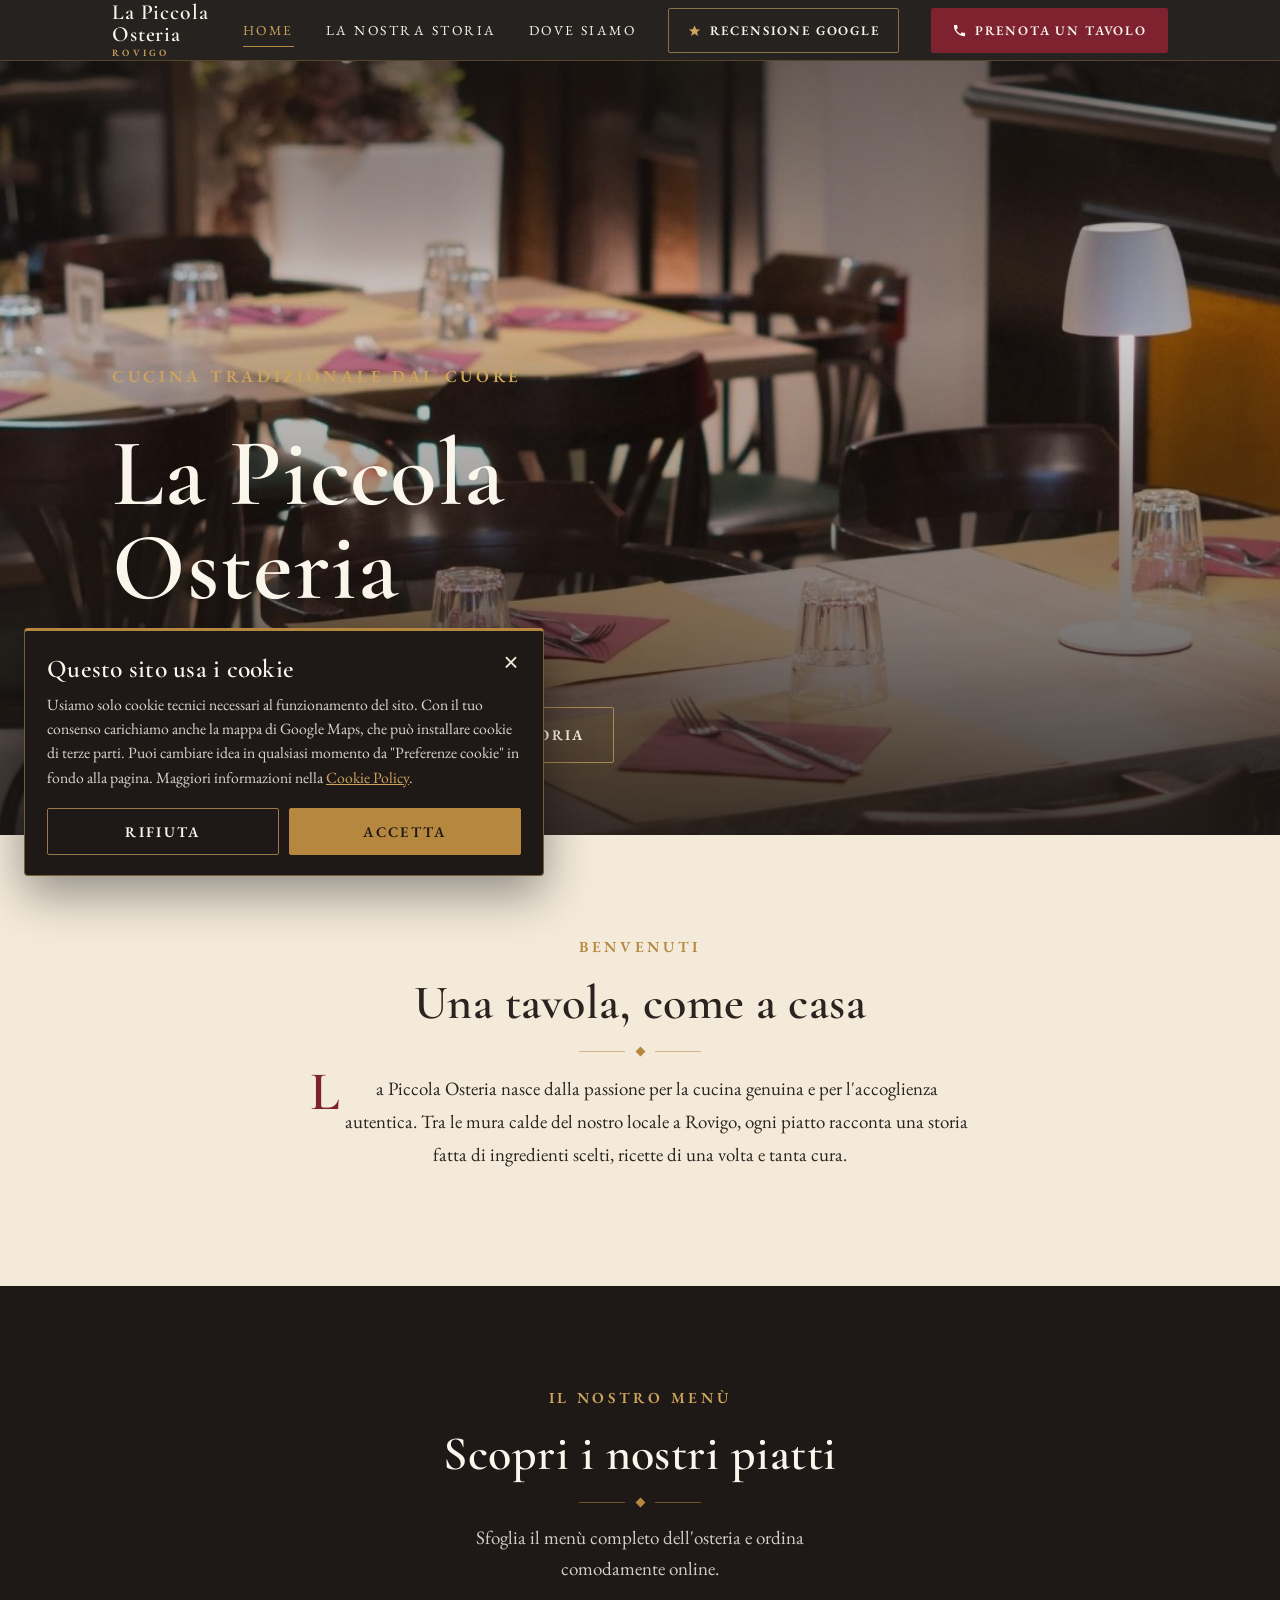
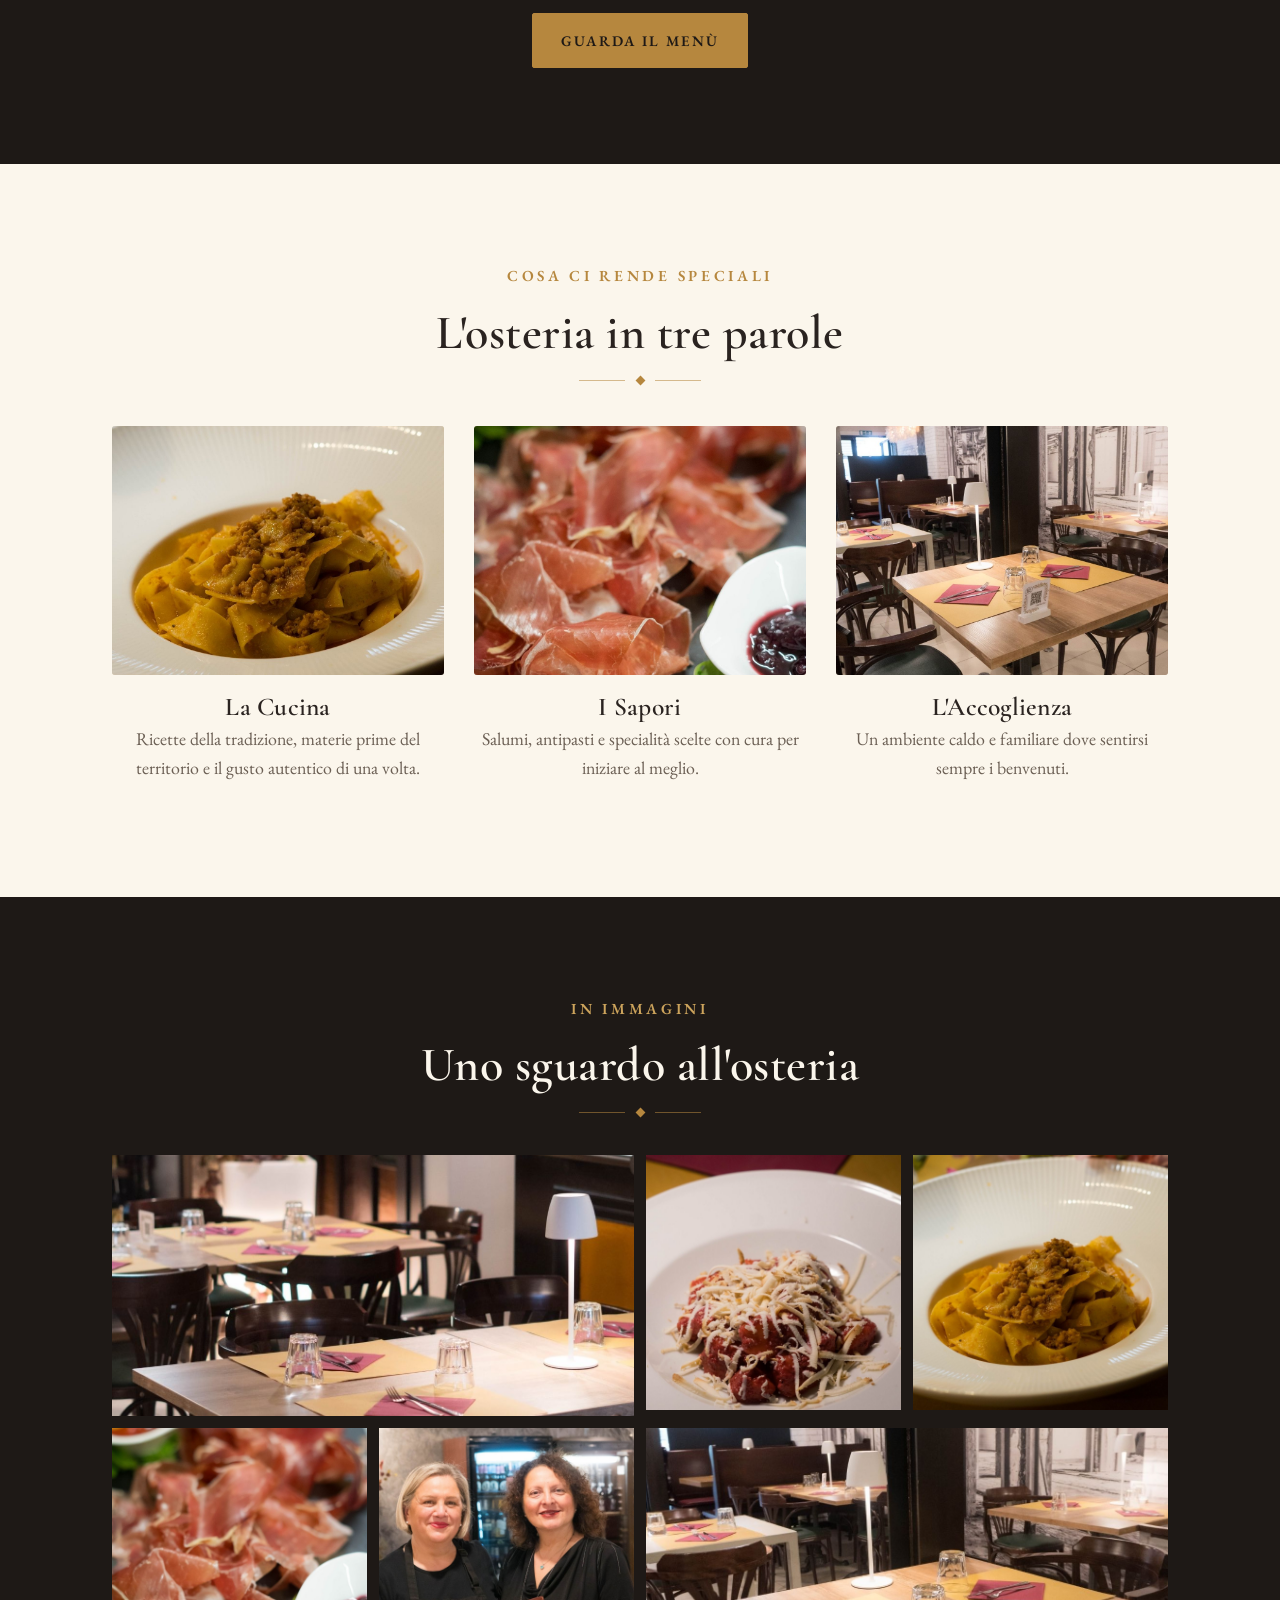
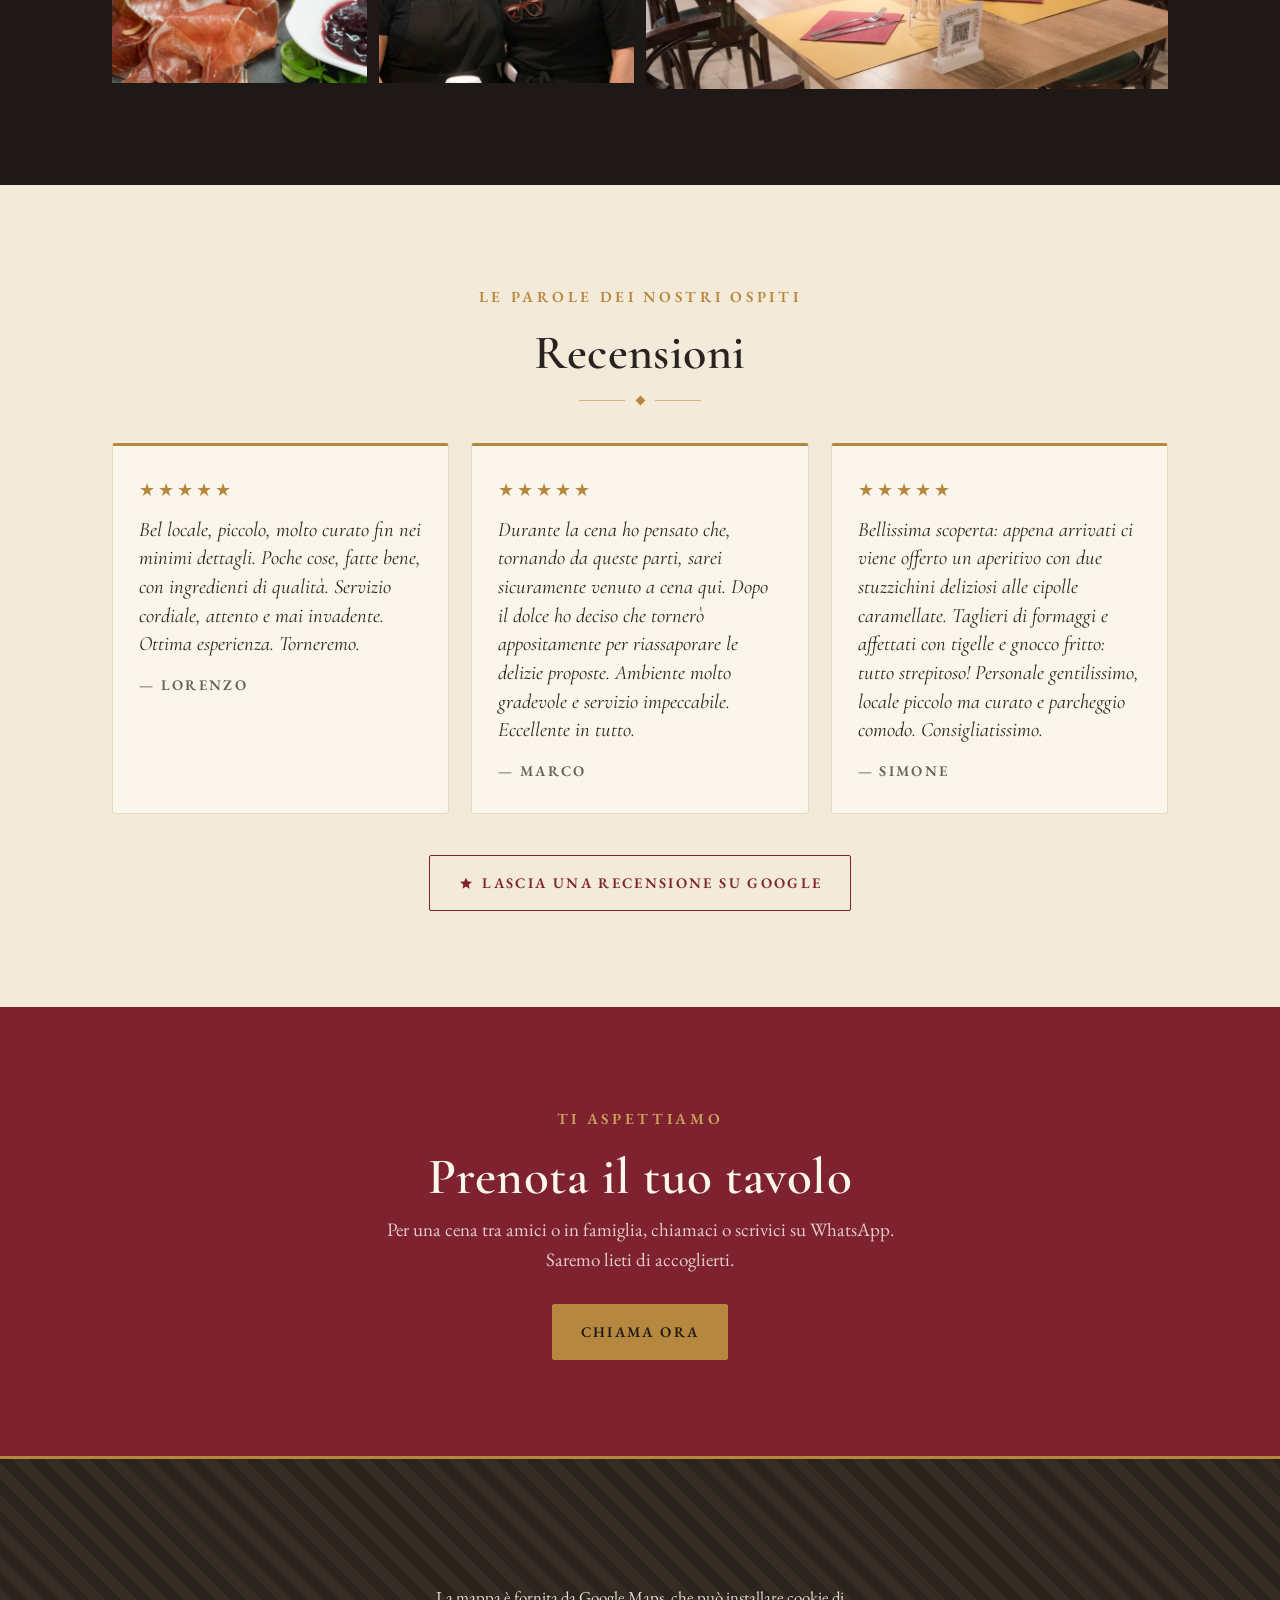
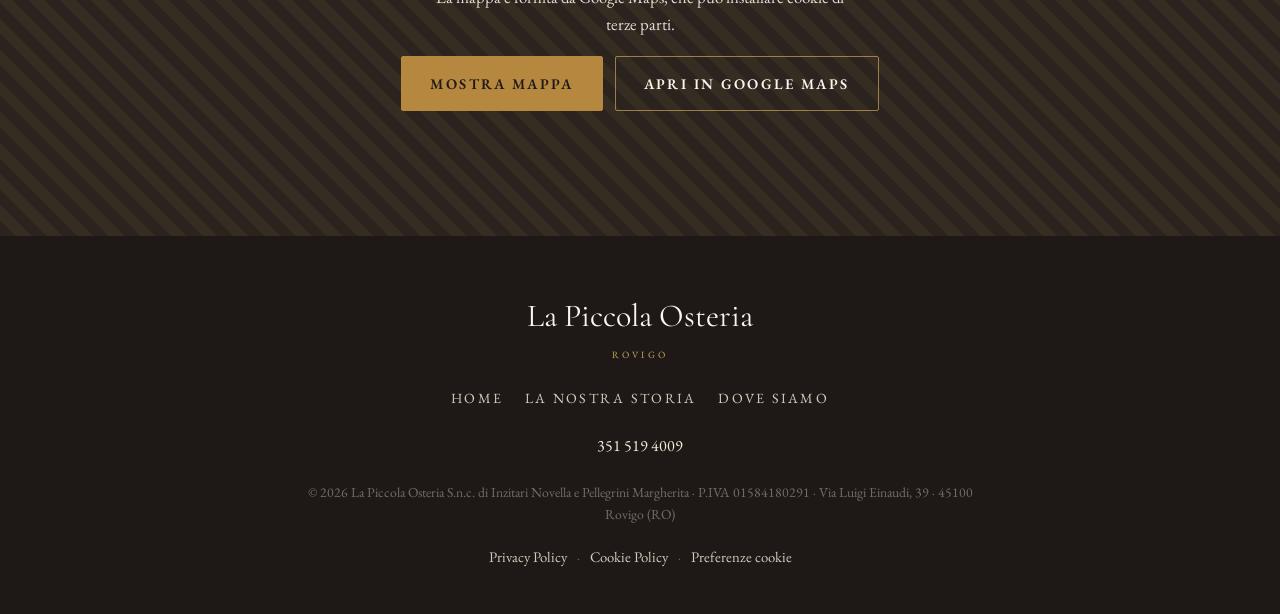
==== commit 097f02f4: "policy" ====
--- a/index.html
+++ b/index.html
@@ -5,11 +5,11 @@
 <meta name="viewport" content="width=device-width, initial-scale=1.0">
 <title>La Piccola Osteria — Rovigo</title>
 <meta name="description" content="La Piccola Osteria a Rovigo — cucina tradizionale in un'atmosfera calda e accogliente. Prenota il tuo tavolo.">
-<link rel="icon" href="favicon.svg" type="image/svg+xml">
 <meta property="og:type" content="restaurant">
 <meta property="og:title" content="La Piccola Osteria — Rovigo">
 <meta property="og:description" content="Cucina tradizionale in un'atmosfera calda e accogliente, nel cuore di Rovigo. Prenota il tuo tavolo.">
 <meta property="og:image" content="images/sala.jpg">
+<link rel="icon" href="favicon.svg" type="image/svg+xml">
 <meta name="theme-color" content="#1E1916">
 <link rel="stylesheet" href="styles.css">
 </head>
@@ -173,14 +173,12 @@
 </section>
 
 <!-- ============ FASCIA MAPPA CLICCABILE ============ -->
-<a class="mappa-fascia" href="https://maps.app.goo.gl/ofAdSpbQzZajqd6y9" target="_blank" rel="noopener" aria-label="Apri La Piccola Osteria in Google Maps">
-  <iframe
-    loading="lazy"
-    referrerpolicy="no-referrer-when-downgrade"
-    src="https://maps.google.com/maps?q=Via%20Luigi%20Einaudi%2039%2C%2045100%20Rovigo%20RO&t=&z=15&ie=UTF8&iwloc=&output=embed"
-    title="Mappa — La Piccola Osteria, Via Luigi Einaudi 39, Rovigo"></iframe>
-  <span class="mappa-badge"><svg viewBox="0 0 24 24" fill="currentColor"><path d="M12 2C8.1 2 5 5.1 5 9c0 5.2 7 13 7 13s7-7.8 7-13c0-3.9-3.1-7-7-7zm0 9.5A2.5 2.5 0 1 1 12 6.5a2.5 2.5 0 0 1 0 5z"/></svg>Via Luigi Einaudi 39 · Apri in Google Maps</span>
-</a>
+<div class="mappa-fascia" data-map>
+  <iframe data-src="https://maps.google.com/maps?q=Via%20Luigi%20Einaudi%2039%2C%2045100%20Rovigo%20RO&amp;t=&amp;z=15&amp;ie=UTF8&amp;iwloc=&amp;output=embed" loading="lazy" referrerpolicy="no-referrer-when-downgrade" title="Mappa — La Piccola Osteria, Via Luigi Einaudi 39, Rovigo"></iframe>
+  <a class="mappa-link" href="https://maps.app.goo.gl/ofAdSpbQzZajqd6y9" target="_blank" rel="noopener" aria-label="Apri La Piccola Osteria in Google Maps"></a>
+  <a class="mappa-badge" href="https://maps.app.goo.gl/ofAdSpbQzZajqd6y9" target="_blank" rel="noopener"><svg viewBox="0 0 24 24" fill="currentColor"><path d="M12 2C8.1 2 5 5.1 5 9c0 5.2 7 13 7 13s7-7.8 7-13c0-3.9-3.1-7-7-7zm0 9.5A2.5 2.5 0 1 1 12 6.5a2.5 2.5 0 0 1 0 5z"/></svg>Via Luigi Einaudi 39 · Apri in Google Maps</a>
+  <div class="mappa-consenso"><p>La mappa è fornita da Google Maps, che può installare cookie di terze parti.</p><div class="mc-azioni"><button type="button" class="btn btn-oro" data-show-map>Mostra mappa</button><a href="https://maps.app.goo.gl/ofAdSpbQzZajqd6y9" target="_blank" rel="noopener" class="btn btn-contorno">Apri in Google Maps</a></div></div>
+</div>
 
 <!-- ============ FOOTER ============ -->
 <footer class="footer">
@@ -191,8 +189,9 @@
       <a href="storia.html">La Nostra Storia</a>
       <a href="contatti.html">Dove Siamo</a>
     </nav>
-    <p class="f-info">Via Luigi Einaudi, 39 · 45100 Rovigo (RO) · 351 519 4009</p>
-    <p class="f-copy">© 2026 La Piccola Osteria · Tutti i diritti riservati</p>
+    <p class="f-info"><a href="tel:+393515194009">351 519 4009</a></p>
+    <p class="f-copy">© 2026 La Piccola Osteria S.n.c. di Inzitari Novella e Pellegrini Margherita · P.IVA 01584180291 · Via Luigi Einaudi, 39 · 45100 Rovigo (RO)</p>
+    <nav class="f-legal"><a href="privacy.html">Privacy Policy</a><span>·</span><a href="cookie.html">Cookie Policy</a><span>·</span><button type="button" data-cookie-prefs>Preferenze cookie</button></nav>
   </div>
 </footer>
 
@@ -212,5 +211,6 @@
   document.querySelectorAll('.reveal').forEach(el => io.observe(el));
 </script>
 
+<script src="consent.js"></script>
 </body>
 </html>
--- a/styles.css
+++ b/styles.css
@@ -689,3 +689,50 @@
   .reveal { opacity: 0; transform: translateY(22px); transition: opacity 0.7s ease, transform 0.7s ease; }
   .reveal.in { opacity: 1; transform: none; }
 }
+
+a{color:var(--rosso)}a:hover{color:var(--rosso-scuro)}
+.brand,.brand:hover{color:var(--crema)}
+.footer .f-link a{color:var(--beige)}.footer .f-link a:hover{color:var(--oro-chiaro)}
+.mobile-menu a,.mobile-menu a:hover{color:var(--crema)}.mobile-menu a[aria-current="page"]{color:var(--oro-chiaro)}
+.barra-prenota .chiama,.barra-prenota .chiama:hover{color:var(--crema)}
+.btn-primario:hover{color:var(--crema)}.btn-oro:hover{color:var(--nero)}.btn-contorno:hover{color:var(--crema)}.btn-contorno-scuro:hover{color:var(--crema)}
+.nav-prenota:hover{color:var(--nero)}.nav-recensione:hover{color:var(--oro-chiaro)}.mappa-badge:hover{color:var(--rosso)}
+.nav-links a{white-space:nowrap}
+@media (min-width:760px) and (max-width:1099px){.nav-recensione{display:none}.nav-right{gap:1.4rem}.nav-links{gap:1.3rem}}
+/* Footer legale */
+.footer .f-info a{color:var(--beige);text-decoration:none}
+.footer .f-copy{line-height:1.6;max-width:720px;margin-left:auto;margin-right:auto}
+.f-legal{display:flex;flex-wrap:wrap;justify-content:center;align-items:center;gap:10px;margin-top:14px;font-size:0.92rem}
+.f-legal span{color:rgba(243,234,218,0.35)}
+.f-legal a,.f-legal button{color:var(--beige);text-decoration:none;background:none;border:0;padding:6px 0;font:inherit;cursor:pointer;opacity:0.85}
+.f-legal a:hover,.f-legal button:hover{color:var(--oro-chiaro);opacity:1}
+/* Pagine legali */
+.legale{max-width:760px}
+.legale h2{font-family:var(--testo-font);font-size:1.02rem;letter-spacing:0.12em;color:var(--rosso);font-weight:600;margin:2.4em 0 0.8em;padding-top:1.4em;border-top:1px solid var(--beige-scuro)}
+.legale h2:first-child{margin-top:0;padding-top:0;border-top:0}
+.legale h3{font-size:1.35rem;margin:1.6em 0 0.5em;color:var(--nero)}
+.legale p,.legale li{font-size:1.05rem;line-height:1.7}
+.legale ul{padding-left:1.2em;margin:0 0 1em}.legale li{margin-bottom:0.3em}
+.legale a{color:var(--rosso);word-break:break-word}
+/* Mappa con consenso */
+.mappa-box{position:relative;aspect-ratio:16/10;border-radius:3px;overflow:hidden;border:1px solid rgba(126,34,48,0.2)}
+.mappa-box .mappa-ph{position:absolute;inset:0;width:100%;height:100%;min-height:0;aspect-ratio:auto;border:0}
+@media (min-width:760px){.contatti-grid .mappa-box{aspect-ratio:auto;height:100%;min-height:460px}}
+.mappa-consenso{position:absolute;inset:0;z-index:3;display:flex;flex-direction:column;align-items:center;justify-content:center;gap:18px;padding:24px;text-align:center;background-color:var(--nero-morbido);background-image:repeating-linear-gradient(45deg,transparent,transparent 11px,rgba(205,164,92,0.07) 11px,rgba(205,164,92,0.07) 22px);color:var(--crema)}
+.mappa-consenso p{margin:0;max-width:440px;font-size:1.05rem;color:rgba(251,246,236,0.88)}
+.mc-azioni{display:flex;flex-wrap:wrap;gap:12px;justify-content:center}
+.mappa-fascia{cursor:default}
+.mappa-link{position:absolute;inset:0;z-index:1}
+.mappa-fascia:not(.map-on) .mappa-link,.mappa-fascia:not(.map-on) .mappa-badge{display:none}
+[data-map].map-on .mappa-consenso{display:none}
+/* Banner cookie */
+.cookie-banner{position:fixed;z-index:100;left:12px;right:12px;bottom:calc(var(--bar-h) + 12px);max-width:520px;background:var(--nero);color:var(--crema);border:1px solid rgba(205,164,92,0.5);border-top:3px solid var(--oro);border-radius:4px;padding:24px 22px 20px;box-shadow:0 18px 48px rgba(0,0,0,0.4)}
+.cookie-banner[hidden]{display:none}
+.cookie-banner h2{font-size:1.6rem;color:var(--crema);margin:0 28px 10px 0}
+.cookie-banner p{font-size:0.98rem;line-height:1.55;color:rgba(251,246,236,0.85);margin:0 0 18px}
+.cookie-banner p a{color:var(--oro-chiaro)}
+.cb-azioni{display:grid;grid-template-columns:1fr 1fr;gap:10px}
+.cb-azioni .btn{padding:13px 16px}
+.cb-x{position:absolute;top:10px;right:10px;width:44px;height:44px;background:none;border:0;color:var(--beige);font-size:1.6rem;line-height:1;cursor:pointer}
+.cb-x:hover{color:var(--oro-chiaro)}
+@media (min-width:760px){.cookie-banner{left:24px;right:auto;bottom:24px}}
